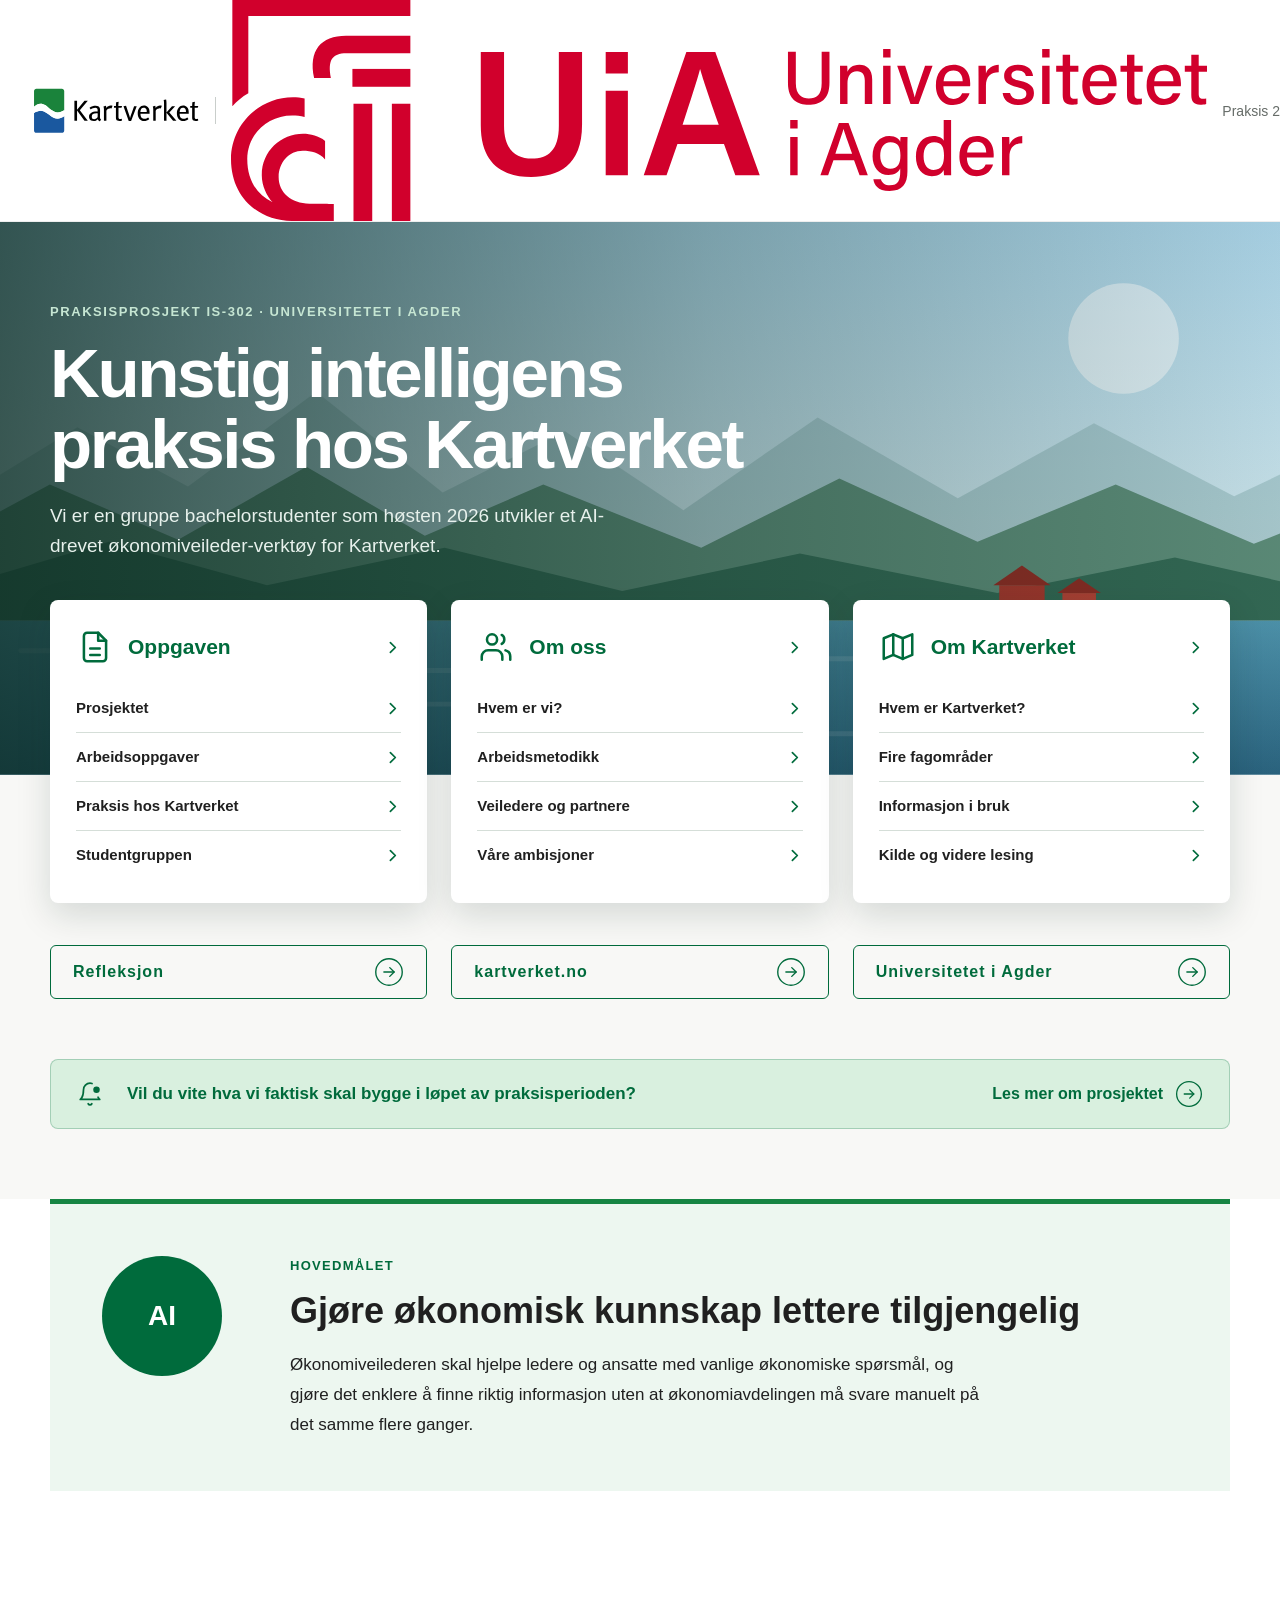
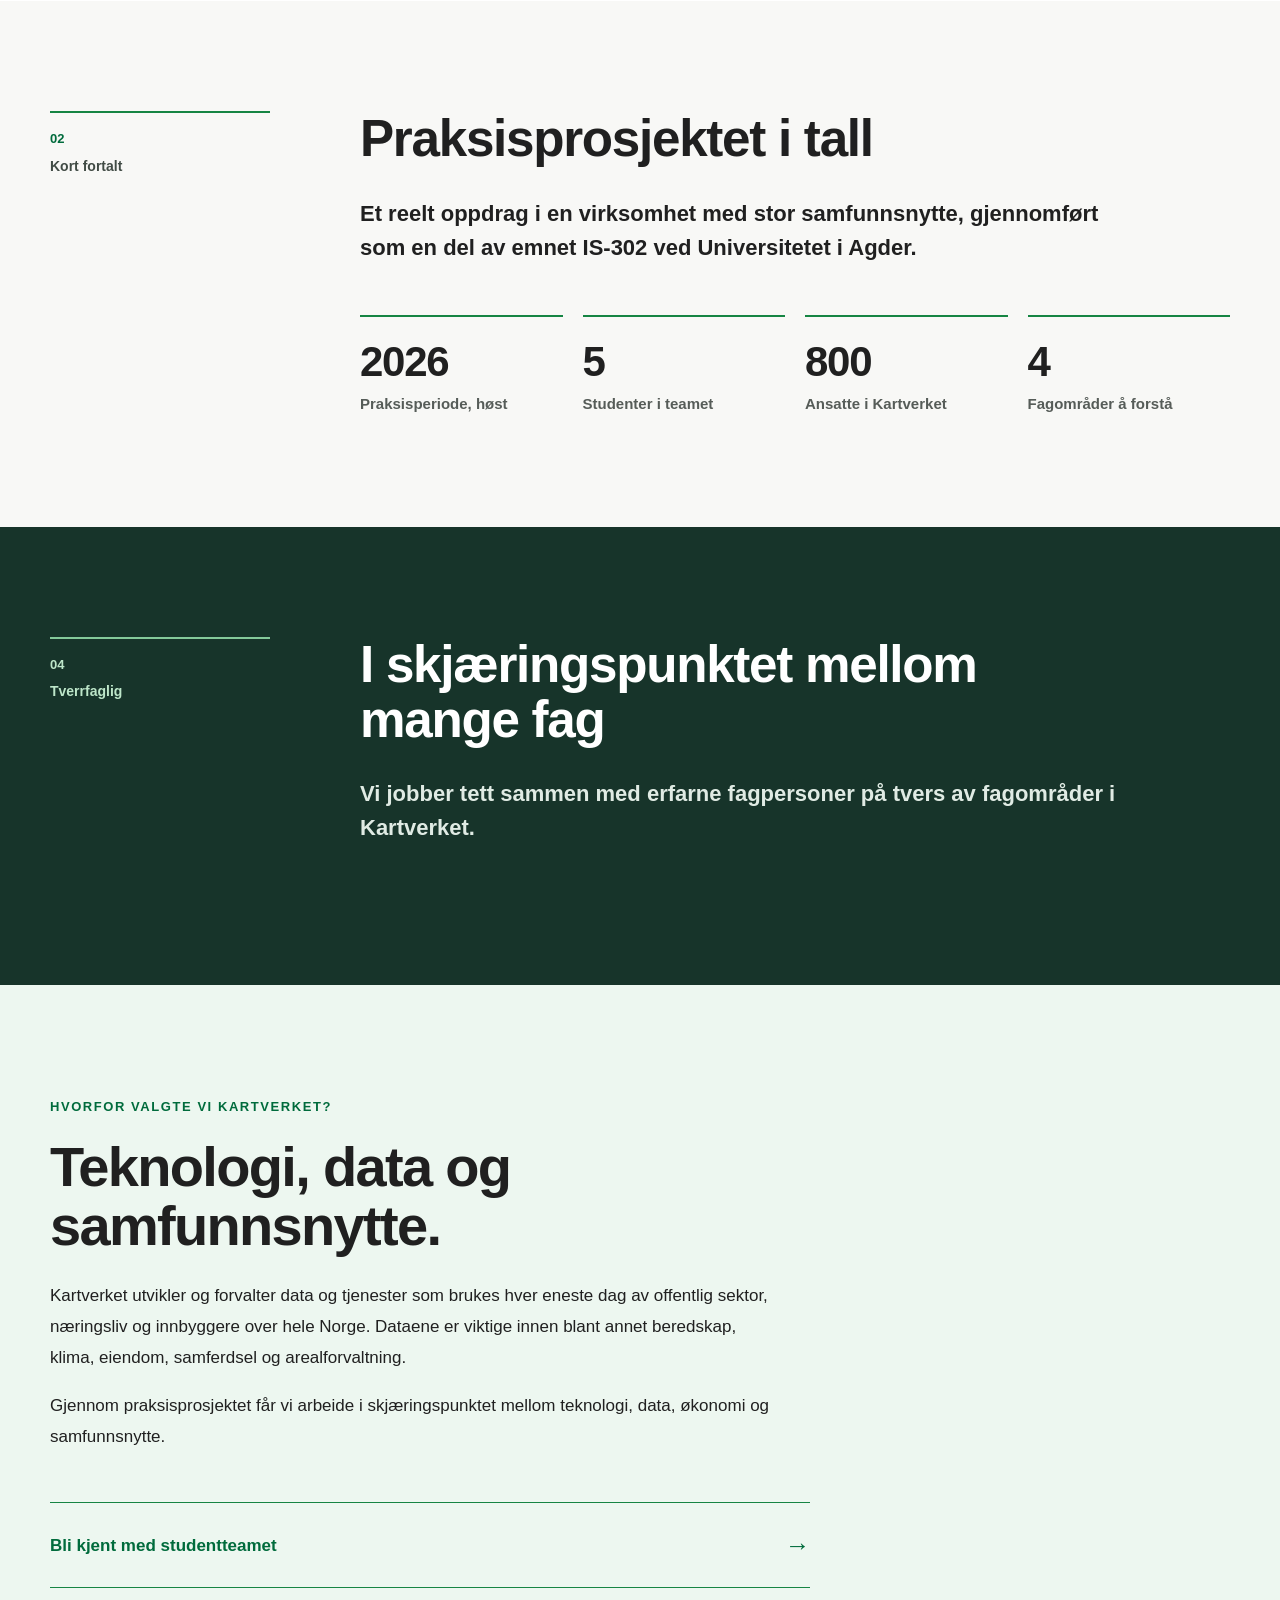
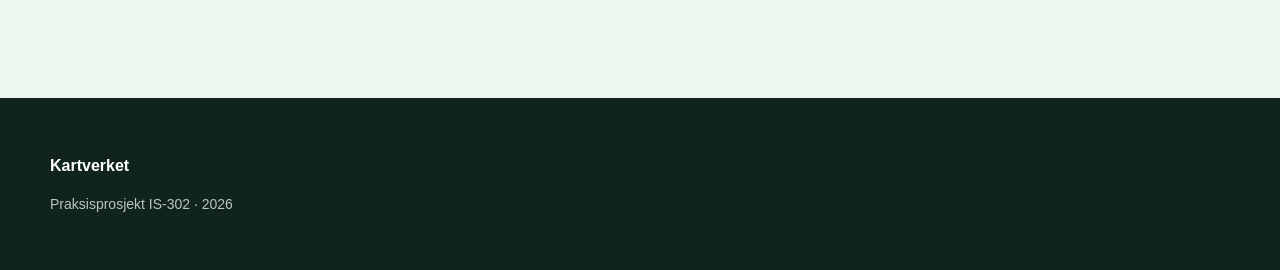
==== View/index.html @ 56bddf2f "La til UiA logo på frontpage: - La til .css brand-grouping som manglet - La til uia-logo specs i .cs" ====
<!DOCTYPE html>
<html lang="no" data-title-en="The Norwegian Mapping Authority Internship 2026 | Internship project IS-302">

<head>
    <meta charset="UTF-8">
    <meta name="viewport" content="width=device-width, initial-scale=1.0">

    <title>Kartverket Praksis 2026 | Praksisprosjekt IS-302</title>

    <meta name="description"
        content="Forsiden til praksisprosjektet IS-302 hos Kartverket våren 2026. Studentteam fra Universitetet i Agder som utvikler en AI-drevet økonomiveileder.">

    <link rel="stylesheet" href="css/global.css">
    <link rel="stylesheet" href="css/index.css">
</head>

<body>

    <!-- HEADER -->
    <header class="site-header">
        <div class="header-container">

            <a href="index.html" class="brand" aria-label="Gå til forsiden">
                <img src="../assets/images/kartverket-logo.svg" alt="Kartverket" class="kartverket-logo">
                <span class="brand-divider" aria-hidden="true"></span>
                <img src="../assets/images/uia-logo.svg" alt="Universitetet i Agder" class="uia-logo">
                <span class="brand-project" data-en="Internship 2026">Praksis 2026</span>
            </a>

            <div class="lang-switch">
                <button class="lang-button" type="button" aria-expanded="false" aria-controls="sprakmeny">
                    <span>Language</span>

                    <svg class="lang-caret" viewBox="0 0 24 24" fill="none" stroke="currentColor"
                        stroke-width="2.2" stroke-linecap="round" stroke-linejoin="round" aria-hidden="true">
                        <path d="m5 9 7 7 7-7"></path>
                    </svg>
                </button>

                <div class="lang-menu" id="sprakmeny" hidden>
                    <button type="button" data-lang="no">Norsk</button>
                    <button type="button" data-lang="en">English</button>
                </div>
            </div>

            <button class="menu-button" type="button" aria-label="Åpne meny" aria-expanded="false"
                aria-controls="hovedmeny">
                <span class="menu-text" data-en="MENU">MENY</span>

                <span class="menu-lines" aria-hidden="true">
                    <span></span>
                    <span></span>
                    <span></span>
                </span>
            </button>

        </div>
    </header>


    <main>

        <!-- HERO -->
        <section class="hero">

            <div class="hero-banner">

                <!-- Dekorativt bannerbilde: norsk kyst- og fjellandskap -->
                <svg class="hero-image" viewBox="0 0 1440 560" preserveAspectRatio="xMidYMid slice"
                    aria-hidden="true">
                    <defs>
                        <linearGradient id="sky" x1="0" y1="0" x2="0" y2="1">
                            <stop offset="0" stop-color="#a9d2e6"></stop>
                            <stop offset="1" stop-color="#e6f1ee"></stop>
                        </linearGradient>

                        <linearGradient id="sea" x1="0" y1="0" x2="0" y2="1">
                            <stop offset="0" stop-color="#4e93ac"></stop>
                            <stop offset="1" stop-color="#2b6480"></stop>
                        </linearGradient>

                        <linearGradient id="scrim" x1="0" y1="0" x2="1" y2="0">
                            <stop offset="0" stop-color="#0c2b21" stop-opacity="0.8"></stop>
                            <stop offset="0.55" stop-color="#0c2b21" stop-opacity="0.3"></stop>
                            <stop offset="1" stop-color="#0c2b21" stop-opacity="0"></stop>
                        </linearGradient>
                    </defs>

                    <rect width="1440" height="560" fill="url(#sky)"></rect>
                    <circle cx="1210" cy="118" r="56" fill="#ffffff" opacity="0.5"></circle>

                    <path
                        d="M0 300 L150 208 L262 268 L392 172 L520 274 L644 212 L764 292 L900 198 L1042 280 L1180 204 L1322 278 L1440 222 L1440 348 L0 348 Z"
                        fill="#8fb4b8" opacity="0.55"></path>

                    <path
                        d="M0 332 L122 266 L252 322 L382 248 L502 318 L622 266 L782 330 L922 260 L1062 324 L1202 266 L1342 326 L1440 288 L1440 378 L0 378 Z"
                        fill="#5c8b78"></path>

                    <path
                        d="M0 378 L182 324 L342 368 L522 330 L702 374 L882 336 L1082 376 L1262 340 L1440 380 L1440 404 L0 404 Z"
                        fill="#336854"></path>

                    <rect y="404" width="1440" height="156" fill="url(#sea)"></rect>

                    <g fill="#ffffff" opacity="0.13">
                        <rect x="90" y="432" width="240" height="5" rx="2.5"></rect>
                        <rect x="420" y="452" width="180" height="5" rx="2.5"></rect>
                        <rect x="250" y="486" width="300" height="5" rx="2.5"></rect>
                        <rect x="760" y="440" width="210" height="5" rx="2.5"></rect>
                        <rect x="980" y="474" width="260" height="5" rx="2.5"></rect>
                        <rect x="640" y="516" width="330" height="5" rx="2.5"></rect>
                    </g>

                    <!-- Sjøhus -->
                    <g>
                        <rect x="1084" y="368" width="46" height="32" fill="#a8362c"></rect>
                        <path d="M1078 368 L1107 348 L1136 368 Z" fill="#8d2b23"></path>
                        <rect x="1148" y="376" width="34" height="24" fill="#b84135"></rect>
                        <path d="M1143 376 L1165 361 L1187 376 Z" fill="#8d2b23"></path>
                    </g>

                    <rect width="1440" height="560" fill="url(#scrim)"></rect>
                </svg>

                <div class="content-container hero-content">

                    <p class="eyebrow" data-en="Internship project IS-302 · University of Agder">
                        Praksisprosjekt IS-302 · Universitetet i Agder</p>

                    <h1 data-en="Artificial intelligence internship at The Norwegian Mapping Authority">
                        Kunstig intelligens praksis hos Kartverket
                    </h1>

                    <p class="hero-intro"
                        data-en="We are a group of bachelor students developing an AI-powered financial advisor tool for The Norwegian Mapping Authority during autumn of 2026.">
                        Vi er en gruppe bachelorstudenter som høsten 2026 utvikler et
                        AI-drevet økonomiveileder-verktøy for Kartverket.
                    </p>

                </div>
            </div>


            <div class="hero-lower">
                <div class="content-container">

                    <div class="hero-cards">

                        <article class="hero-card">
                            <a href="oppgavebeskrivelse.html" class="hero-card-title">
                                <svg class="icon" viewBox="0 0 24 24" fill="none" stroke="currentColor"
                                    stroke-width="1.6" stroke-linecap="round" stroke-linejoin="round"
                                    aria-hidden="true">
                                    <path d="M14 3H7a2 2 0 0 0-2 2v14a2 2 0 0 0 2 2h10a2 2 0 0 0 2-2V8z"></path>
                                    <path d="M14 3v5h5"></path>
                                    <path d="M9 13h6M9 17h6"></path>
                                </svg>

                                <span data-en="The assignment">Oppgaven</span>

                                <svg class="chevron" viewBox="0 0 24 24" fill="none" stroke="currentColor"
                                    stroke-width="2.4" stroke-linecap="round" stroke-linejoin="round"
                                    aria-hidden="true">
                                    <path d="m9 5 7 7-7 7"></path>
                                </svg>
                            </a>

                            <nav class="hero-card-links" aria-label="Snarveier i oppgavebeskrivelsen">
                                <a href="oppgavebeskrivelse.html#prosjektet" data-en="The project">
                                    Prosjektet
                                    <svg class="chevron" viewBox="0 0 24 24" fill="none" stroke="currentColor"
                                        stroke-width="2.4" stroke-linecap="round" stroke-linejoin="round"
                                        aria-hidden="true">
                                        <path d="m9 5 7 7-7 7"></path>
                                    </svg>
                                </a>

                                <a href="oppgavebeskrivelse.html#arbeidsoppgaver" data-en="Tasks">
                                    Arbeidsoppgaver
                                    <svg class="chevron" viewBox="0 0 24 24" fill="none" stroke="currentColor"
                                        stroke-width="2.4" stroke-linecap="round" stroke-linejoin="round"
                                        aria-hidden="true">
                                        <path d="m9 5 7 7-7 7"></path>
                                    </svg>
                                </a>

                                <a href="oppgavebeskrivelse.html#praksis" data-en="Internship at The Norwegian Mapping Authority">
                                    Praksis hos Kartverket
                                    <svg class="chevron" viewBox="0 0 24 24" fill="none" stroke="currentColor"
                                        stroke-width="2.4" stroke-linecap="round" stroke-linejoin="round"
                                        aria-hidden="true">
                                        <path d="m9 5 7 7-7 7"></path>
                                    </svg>
                                </a>

                                <a href="oppgavebeskrivelse.html#studentgruppen" data-en="The student group">
                                    Studentgruppen
                                    <svg class="chevron" viewBox="0 0 24 24" fill="none" stroke="currentColor"
                                        stroke-width="2.4" stroke-linecap="round" stroke-linejoin="round"
                                        aria-hidden="true">
                                        <path d="m9 5 7 7-7 7"></path>
                                    </svg>
                                </a>
                            </nav>
                        </article>

                        <article class="hero-card">
                            <a href="om-oss.html" class="hero-card-title">
                                <svg class="icon" viewBox="0 0 24 24" fill="none" stroke="currentColor"
                                    stroke-width="1.6" stroke-linecap="round" stroke-linejoin="round"
                                    aria-hidden="true">
                                    <path d="M16 20v-2a4 4 0 0 0-4-4H7a4 4 0 0 0-4 4v2"></path>
                                    <circle cx="9.5" cy="7.2" r="3.2"></circle>
                                    <path d="M21 20v-2a4 4 0 0 0-3-3.87"></path>
                                    <path d="M15.6 4.4a3.2 3.2 0 0 1 0 5.6"></path>
                                </svg>

                                <span data-en="About us">Om oss</span>

                                <svg class="chevron" viewBox="0 0 24 24" fill="none" stroke="currentColor"
                                    stroke-width="2.4" stroke-linecap="round" stroke-linejoin="round"
                                    aria-hidden="true">
                                    <path d="m9 5 7 7-7 7"></path>
                                </svg>
                            </a>

                            <nav class="hero-card-links" aria-label="Snarveier om studentteamet">
                                <a href="om-oss.html#gruppen" data-en="Who are we?">
                                    Hvem er vi?
                                    <svg class="chevron" viewBox="0 0 24 24" fill="none" stroke="currentColor"
                                        stroke-width="2.4" stroke-linecap="round" stroke-linejoin="round"
                                        aria-hidden="true">
                                        <path d="m9 5 7 7-7 7"></path>
                                    </svg>
                                </a>

                                <a href="om-oss.html#metodikk" data-en="Working methods">
                                    Arbeidsmetodikk
                                    <svg class="chevron" viewBox="0 0 24 24" fill="none" stroke="currentColor"
                                        stroke-width="2.4" stroke-linecap="round" stroke-linejoin="round"
                                        aria-hidden="true">
                                        <path d="m9 5 7 7-7 7"></path>
                                    </svg>
                                </a>

                                <a href="om-oss.html#veiledning" data-en="Supervisors and partners">
                                    Veiledere og partnere
                                    <svg class="chevron" viewBox="0 0 24 24" fill="none" stroke="currentColor"
                                        stroke-width="2.4" stroke-linecap="round" stroke-linejoin="round"
                                        aria-hidden="true">
                                        <path d="m9 5 7 7-7 7"></path>
                                    </svg>
                                </a>

                                <a href="om-oss.html#ambisjoner" data-en="Our ambitions">
                                    Våre ambisjoner
                                    <svg class="chevron" viewBox="0 0 24 24" fill="none" stroke="currentColor"
                                        stroke-width="2.4" stroke-linecap="round" stroke-linejoin="round"
                                        aria-hidden="true">
                                        <path d="m9 5 7 7-7 7"></path>
                                    </svg>
                                </a>
                            </nav>
                        </article>

                        <article class="hero-card">
                            <a href="omkartverket.html" class="hero-card-title">
                                <svg class="icon" viewBox="0 0 24 24" fill="none" stroke="currentColor"
                                    stroke-width="1.6" stroke-linecap="round" stroke-linejoin="round"
                                    aria-hidden="true">
                                    <path d="M9 4 3 6.5v13L9 17l6 2.5 6-2.5v-13L15 6.5 9 4z"></path>
                                    <path d="M9 4v13M15 6.5v13"></path>
                                </svg>

                                <span data-en="About The Norwegian Mapping Authority">Om Kartverket</span>

                                <svg class="chevron" viewBox="0 0 24 24" fill="none" stroke="currentColor"
                                    stroke-width="2.4" stroke-linecap="round" stroke-linejoin="round"
                                    aria-hidden="true">
                                    <path d="m9 5 7 7-7 7"></path>
                                </svg>
                            </a>

                            <nav class="hero-card-links" aria-label="Snarveier om Kartverket">
                                <a href="omkartverket.html#hvem" data-en="Who is The Norwegian Mapping Authority?">
                                    Hvem er Kartverket?
                                    <svg class="chevron" viewBox="0 0 24 24" fill="none" stroke="currentColor"
                                        stroke-width="2.4" stroke-linecap="round" stroke-linejoin="round"
                                        aria-hidden="true">
                                        <path d="m9 5 7 7-7 7"></path>
                                    </svg>
                                </a>

                                <a href="omkartverket.html#fagomrader" data-en="Four areas of expertise">
                                    Fire fagområder
                                    <svg class="chevron" viewBox="0 0 24 24" fill="none" stroke="currentColor"
                                        stroke-width="2.4" stroke-linecap="round" stroke-linejoin="round"
                                        aria-hidden="true">
                                        <path d="m9 5 7 7-7 7"></path>
                                    </svg>
                                </a>

                                <a href="omkartverket.html#informasjon-i-bruk" data-en="Information in use">
                                    Informasjon i bruk
                                    <svg class="chevron" viewBox="0 0 24 24" fill="none" stroke="currentColor"
                                        stroke-width="2.4" stroke-linecap="round" stroke-linejoin="round"
                                        aria-hidden="true">
                                        <path d="m9 5 7 7-7 7"></path>
                                    </svg>
                                </a>

                                <a href="omkartverket.html#kontakt" data-en="Sources and further reading">
                                    Kilde og videre lesing
                                    <svg class="chevron" viewBox="0 0 24 24" fill="none" stroke="currentColor"
                                        stroke-width="2.4" stroke-linecap="round" stroke-linejoin="round"
                                        aria-hidden="true">
                                        <path d="m9 5 7 7-7 7"></path>
                                    </svg>
                                </a>
                            </nav>
                        </article>

                    </div>

                    <div class="hero-links">

                        <a href="refleksjoner.html" class="button">
                            <span data-en="Reflections">Refleksjon</span>

                            <svg class="arrow" viewBox="0 0 24 24" fill="none" stroke="currentColor"
                                stroke-width="1.1" stroke-linecap="round" stroke-linejoin="round"
                                aria-hidden="true">
                                <circle cx="12" cy="12" r="10.6"></circle>
                                <path d="M7.9 12h8.2"></path>
                                <path d="M12.6 8.5 16.1 12l-3.5 3.5"></path>
                            </svg>
                        </a>

                        <a href="https://www.kartverket.no/" class="button" target="_blank"
                            rel="noopener noreferrer">
                            <span>kartverket.no</span>

                            <svg class="arrow" viewBox="0 0 24 24" fill="none" stroke="currentColor"
                                stroke-width="1.1" stroke-linecap="round" stroke-linejoin="round"
                                aria-hidden="true">
                                <circle cx="12" cy="12" r="10.6"></circle>
                                <path d="M7.9 12h8.2"></path>
                                <path d="M12.6 8.5 16.1 12l-3.5 3.5"></path>
                            </svg>
                        </a>

                        <a href="https://www.uia.no/" class="button" target="_blank"
                            rel="noopener noreferrer">
                            <span data-en="University of Agder">Universitetet i Agder</span>

                            <svg class="arrow" viewBox="0 0 24 24" fill="none" stroke="currentColor"
                                stroke-width="1.1" stroke-linecap="round" stroke-linejoin="round"
                                aria-hidden="true">
                                <circle cx="12" cy="12" r="10.6"></circle>
                                <path d="M7.9 12h8.2"></path>
                                <path d="M12.6 8.5 16.1 12l-3.5 3.5"></path>
                            </svg>
                        </a>

                    </div>

                </div>
            </div>

        </section>


        <!-- CTA-BANNER -->
        <section class="cta-banner">
            <div class="content-container">

                <a href="oppgavebeskrivelse.html" class="cta-card">

                    <svg class="cta-icon" viewBox="0 0 24 24" fill="none" stroke="currentColor"
                        stroke-width="1.6" stroke-linecap="round" stroke-linejoin="round" aria-hidden="true">
                        <path d="M19.4 14.9C20.2 16.4 21 17 21 17H3s3-2 3-9c0-3.3 2.7-6 6-6 .7 0 1.3.1 1.9.3"></path>
                        <path d="M10.3 21a1.94 1.94 0 0 0 3.4 0"></path>
                        <circle cx="18" cy="8" r="3" fill="currentColor" stroke="none"></circle>
                    </svg>

                    <p data-en="Curious about what we are actually going to build during the internship?">Vil du vite hva vi faktisk skal bygge i løpet av praksisperioden?</p>

                    <span class="cta-link">
                        <span data-en="Read more about the project">Les mer om prosjektet</span>

                        <svg class="arrow" viewBox="0 0 24 24" fill="none" stroke="currentColor"
                            stroke-width="1.1" stroke-linecap="round" stroke-linejoin="round" aria-hidden="true">
                            <circle cx="12" cy="12" r="10.6"></circle>
                            <path d="M7.9 12h8.2"></path>
                            <path d="M12.6 8.5 16.1 12l-3.5 3.5"></path>
                        </svg>
                    </span>

                </a>

            </div>
        </section>

        <!-- HIGHLIGHT -->
        <section class="highlight-section">
            <div class="content-container">

                <div class="highlight-box">

                    <div class="highlight-number">
                        AI
                    </div>

                    <div class="highlight-content">
                        <p class="small-heading" data-en="The main goal">Hovedmålet</p>

                        <h2 data-en="Making financial knowledge easier to access">
                            Gjøre økonomisk kunnskap lettere tilgjengelig
                        </h2>

                        <p data-en="The financial adviser will help managers and employees with common financial questions, and make it easier for the financial department to find the right information without them needing to ask the same things manually repeatedly.">
                            Økonomiveilederen skal hjelpe ledere og ansatte med vanlige økonomiske
                            spørsmål, og gjøre det enklere å finne riktig informasjon uten at
                            økonomiavdelingen må svare manuelt på det samme flere ganger.
                        </p>
                    </div>

                </div>
            </div>
        </section>


        <!-- SEKSJON 02: NØKKELTALL -->
        <section class="section section-soft">
            <div class="content-container two-column">

                <div class="section-label">
                    <span>02</span>
                    <p data-en="Briefly explained">Kort fortalt</p>
                </div>

                <div class="section-content">

                    <h2 data-en="The internship project in numbers">Praksisprosjektet i tall</h2>

                    <p class="lead" data-en="A real assignment in an organisation of great public value, carried out as part of the IS-302 course at the University of Agder.">
                        Et reelt oppdrag i en virksomhet med stor samfunnsnytte, gjennomført
                        som en del av emnet IS-302 ved Universitetet i Agder.
                    </p>

                    <div class="fact-grid">

                        <div class="fact">
                            <strong>2026</strong>
                            <span data-en="Internship period, autumn">Praksisperiode, høst</span>
                        </div>

                        <div class="fact">
                            <strong>5</strong>
                            <span data-en="Students in the team">Studenter i teamet</span>
                        </div>

                        <div class="fact">
                            <strong>800</strong>
                            <span data-en="Employees at The Norwegian Mapping Authority">Ansatte i Kartverket</span>
                        </div>

                        <div class="fact">
                            <strong>4</strong>
                            <span data-en="Areas of expertise to understand">Fagområder å forstå</span>
                        </div>

                    </div>

                </div>
            </div>
        </section>

        <!-- SEKSJON 04: FAGOMRÅDER -->
        <section class="section dark-section">
            <div class="content-container two-column">

                <div class="section-label dark-label">
                    <span>04</span>
                    <p data-en="Interdisciplinary">Tverrfaglig</p>
                </div>

                <div class="section-content">

                    <h2 data-en="At the intersection of many disciplines">I skjæringspunktet mellom mange fag</h2>

                    <p class="lead" data-en="We work closely with experienced professionals across areas of expertise at The Norwegian Mapping Authority.">
                        Vi jobber tett sammen med erfarne fagpersoner på tvers av fagområder
                        i Kartverket.
                    </p>

                </div>
            </div>
        </section>

        <!-- AVSLUTNING -->
        <section class="why-section">
            <div class="content-container">

                <p class="eyebrow" data-en="Why did we choose The Norwegian Mapping Authority?">Hvorfor valgte vi Kartverket?</p>

                <h2 data-en="Technology, data and public value.">
                    Teknologi, data og samfunnsnytte.
                </h2>

                <p data-en="The Norwegian Mapping Authority develops and manages data and services used every single day by the public sector, businesses and residents across Norway. The data matters for emergency preparedness, climate, property, transport and land management, among other things.">
                    Kartverket utvikler og forvalter data og tjenester som brukes hver eneste dag
                    av offentlig sektor, næringsliv og innbyggere over hele Norge. Dataene er
                    viktige innen blant annet beredskap, klima, eiendom, samferdsel og
                    arealforvaltning.
                </p>

                <p data-en="Through the internship project we get to work at the intersection of technology, data, finance and public value.">
                    Gjennom praksisprosjektet får vi arbeide i skjæringspunktet mellom teknologi,
                    data, økonomi og samfunnsnytte.
                </p>

                <a href="om-oss.html" class="back-link">
                    <span data-en="Get to know the student team">Bli kjent med studentteamet</span>
                    <span class="arrow" aria-hidden="true">→</span>
                </a>

            </div>
        </section>

    </main>

    <!-- FOOTER -->
    <footer>
        <div class="content-container footer-content">

            <div>
                <p class="footer-brand">Kartverket</p>
                <p data-en="Internship project IS-302 · 2026">Praksisprosjekt IS-302 · 2026</p>
            </div>

        </div>
    </footer>

    <!-- MENYPANEL -->
    <div class="menu-overlay" hidden></div>

    <div class="menu-panel" id="hovedmeny" role="dialog" aria-modal="true" aria-label="Hovedmeny" hidden>

        <button class="menu-close" type="button" aria-label="Lukk meny">
            <svg viewBox="0 0 24 24" fill="none" stroke="currentColor" stroke-width="2.6"
                stroke-linecap="round" aria-hidden="true">
                <path d="M6 6l12 12M18 6L6 18"></path>
            </svg>
        </button>

        <nav class="menu-primary" aria-label="Hovedsider">

            <a href="index.html" aria-current="page">
                <svg class="icon" viewBox="0 0 24 24" fill="none" stroke="currentColor" stroke-width="1.6"
                    stroke-linecap="round" stroke-linejoin="round" aria-hidden="true">
                    <path d="m3 9 9-7 9 7v11a2 2 0 0 1-2 2H5a2 2 0 0 1-2-2z"></path>
                    <polyline points="9 22 9 12 15 12 15 22"></polyline>
                </svg>

                <span data-en="Home">Hjem</span>

                <svg class="chevron" viewBox="0 0 24 24" fill="none" stroke="currentColor" stroke-width="2.4"
                    stroke-linecap="round" stroke-linejoin="round" aria-hidden="true">
                    <path d="m9 5 7 7-7 7"></path>
                </svg>
            </a>

            <a href="oppgavebeskrivelse.html">
                <svg class="icon" viewBox="0 0 24 24" fill="none" stroke="currentColor" stroke-width="1.6"
                    stroke-linecap="round" stroke-linejoin="round" aria-hidden="true">
                    <path d="M14 3H7a2 2 0 0 0-2 2v14a2 2 0 0 0 2 2h10a2 2 0 0 0 2-2V8z"></path>
                    <path d="M14 3v5h5"></path>
                    <path d="M9 13h6M9 17h6"></path>
                </svg>

                <span data-en="The assignment">Oppgaven</span>

                <svg class="chevron" viewBox="0 0 24 24" fill="none" stroke="currentColor" stroke-width="2.4"
                    stroke-linecap="round" stroke-linejoin="round" aria-hidden="true">
                    <path d="m9 5 7 7-7 7"></path>
                </svg>
            </a>

            <a href="om-oss.html">
                <svg class="icon" viewBox="0 0 24 24" fill="none" stroke="currentColor" stroke-width="1.6"
                    stroke-linecap="round" stroke-linejoin="round" aria-hidden="true">
                    <path d="M16 20v-2a4 4 0 0 0-4-4H7a4 4 0 0 0-4 4v2"></path>
                    <circle cx="9.5" cy="7.2" r="3.2"></circle>
                    <path d="M21 20v-2a4 4 0 0 0-3-3.87"></path>
                    <path d="M15.6 4.4a3.2 3.2 0 0 1 0 5.6"></path>
                </svg>

                <span data-en="About us">Om oss</span>

                <svg class="chevron" viewBox="0 0 24 24" fill="none" stroke="currentColor" stroke-width="2.4"
                    stroke-linecap="round" stroke-linejoin="round" aria-hidden="true">
                    <path d="m9 5 7 7-7 7"></path>
                </svg>
            </a>

            <a href="omkartverket.html">
                <svg class="icon" viewBox="0 0 24 24" fill="none" stroke="currentColor" stroke-width="1.6"
                    stroke-linecap="round" stroke-linejoin="round" aria-hidden="true">
                    <path d="M9 4 3 6.5v13L9 17l6 2.5 6-2.5v-13L15 6.5 9 4z"></path>
                    <path d="M9 4v13M15 6.5v13"></path>
                </svg>

                <span data-en="About Kartverket">Om Kartverket</span>

                <svg class="chevron" viewBox="0 0 24 24" fill="none" stroke="currentColor" stroke-width="2.4"
                    stroke-linecap="round" stroke-linejoin="round" aria-hidden="true">
                    <path d="m9 5 7 7-7 7"></path>
                </svg>
            </a>

            <a href="prosjektdagbok.html">
                <svg class="icon" viewBox="0 0 24 24" fill="none" stroke="currentColor" stroke-width="1.6"
                    stroke-linecap="round" stroke-linejoin="round" aria-hidden="true">
                    <path d="M4 19.5v-15A2.5 2.5 0 0 1 6.5 2H20v20H6.5a2.5 2.5 0 0 1-2.5-2.5Z"></path>
                    <path d="M8 7h8M8 11h8M8 15h5"></path>
                </svg>

                <span data-en="Project diary">Prosjektdagbok</span>

                <svg class="chevron" viewBox="0 0 24 24" fill="none" stroke="currentColor" stroke-width="2.4"
                    stroke-linecap="round" stroke-linejoin="round" aria-hidden="true">
                    <path d="m9 5 7 7-7 7"></path>
                </svg>
            </a>

            <div class="status-menu">

                <button class="status-menu-button" type="button" aria-expanded="false">
                    <svg class="icon" viewBox="0 0 24 24" fill="none" stroke="currentColor" stroke-width="1.6"
                        stroke-linecap="round" stroke-linejoin="round" aria-hidden="true">
                        <path d="M18 20V10M12 20V4M6 20v-6"></path>
                    </svg>

                    <span data-en="Status">Status</span>

                    <svg class="chevron status-chevron" viewBox="0 0 24 24" fill="none" stroke="currentColor"
                        stroke-width="2.4" stroke-linecap="round" stroke-linejoin="round" aria-hidden="true">
                        <path d="m9 5 7 7-7 7"></path>
                    </svg>
                </button>

                <div class="status-submenu" hidden>

                    <a href="status1.html">
                        <span>Status 1</span>

                        <svg class="chevron" viewBox="0 0 24 24" fill="none" stroke="currentColor" stroke-width="2.4"
                            stroke-linecap="round" stroke-linejoin="round" aria-hidden="true">
                            <path d="m9 5 7 7-7 7"></path>
                        </svg>
                    </a>

                    <a href="status2.html">
                        <span>Status 2</span>

                        <svg class="chevron" viewBox="0 0 24 24" fill="none" stroke="currentColor" stroke-width="2.4"
                            stroke-linecap="round" stroke-linejoin="round" aria-hidden="true">
                            <path d="m9 5 7 7-7 7"></path>
                        </svg>
                    </a>

                </div>

            </div>

            <a href="refleksjoner.html">
                <svg class="icon" viewBox="0 0 24 24" fill="none" stroke="currentColor" stroke-width="1.6"
                    stroke-linecap="round" stroke-linejoin="round" aria-hidden="true">
                    <path d="M15 14c.2-1 .7-1.7 1.5-2.5 1-1 1.5-2.2 1.5-3.5A6 6 0 0 0 6 8c0 1.3.5 2.5 1.5 3.5.8.8 1.3 1.5 1.5 2.5"></path>
                    <path d="M9 18h6M10 22h4"></path>
                </svg>

                <span data-en="Reflections">Refleksjon</span>

                <svg class="chevron" viewBox="0 0 24 24" fill="none" stroke="currentColor" stroke-width="2.4"
                    stroke-linecap="round" stroke-linejoin="round" aria-hidden="true">
                    <path d="m9 5 7 7-7 7"></path>
                </svg>
            </a>

        </nav>

        <nav class="menu-secondary" aria-label="Eksterne lenker">

            <a href="https://www.kartverket.no/" class="is-highlighted" target="_blank"
                rel="noopener noreferrer">
                kartverket.no
                <svg class="chevron" viewBox="0 0 24 24" fill="none" stroke="currentColor" stroke-width="2.4"
                    stroke-linecap="round" stroke-linejoin="round" aria-hidden="true">
                    <path d="m9 5 7 7-7 7"></path>
                </svg>
            </a>

        </nav>

    </div>


    <script src="js/site.js"></script>

</body>

</html>
---- View/css/global.css ----
/* ==================================================
   GLOBAL: FELLES GRUNNSTIL FOR HELE NETTSTEDET

   Denne filen inneholder alt som skal se likt ut på
   alle sidene: variabler, typografi, header med
   språkvelger, menypanelet og bunnteksten.

   Sidespesifikk stil ligger i css/<side>.css og
   lastes etter denne filen.
================================================== */

* {
    box-sizing: border-box;
    margin: 0;
    padding: 0;
}

:root {
    --green-dark: #006b3c;
    --green: #168543;
    --green-light: #d9f0df;
    --green-lighter: #edf7f0;

    --text: #202020;
    --text-secondary: #565c58;

    --border: #d5ded8;

    --white: #ffffff;
    --off-white: #f8f8f6;

    --dark: #17342a;
}

html {
    scroll-behavior: smooth;
}

body {
    font-family:
        -apple-system,
        BlinkMacSystemFont,
        "Segoe UI",
        Arial,
        Helvetica,
        sans-serif;

    color: var(--text);
    background: var(--white);

    line-height: 1.6;

    -webkit-font-smoothing: antialiased;
}

a {
    color: inherit;
}

img {
    max-width: 100%;
}

.content-container {
    width: min(1180px, calc(100% - 48px));
    margin: 0 auto;
}


/* ==================================================
   HEADER
================================================== */

.site-header {
    min-height: 96px;
    display: flex;
    align-items: center;
    background: var(--white);
    border-bottom: 1px solid #eeeeee;
    position: relative;
    z-index: 20;
}

.header-container {
    width: min(1440px, calc(100% - 64px));
    margin: 0 auto;
    display: flex;
    align-items: center;
    gap: 30px;
}

.brand {
    display: flex;
    align-items: center;
    gap: 15px;
    flex-shrink: 0;
    text-decoration: none;
}

.kartverket-logo {
    display: block;
    width: 168px;
    height: auto;
}

.brand-divider {
    width: 1px;
    height: 27px;
    background: #c9cecb;
}

.brand-project {
    color: #666c68;
    font-size: 14px;
    font-weight: 500;
    white-space: nowrap;
}


/* ==================================================
   SPRÅKVELGER
================================================== */

.lang-switch {
    position: relative;
    margin-left: auto;
}

.lang-button {
    padding: 10px 4px;
    display: flex;
    align-items: center;
    gap: 8px;
    border: 0;
    color: #505651;
    background: transparent;
    font-family: inherit;
    font-size: 15px;
    cursor: pointer;
    transition: color 150ms ease;
}

.lang-button:hover {
    color: var(--green-dark);
}

.lang-caret {
    width: 14px;
    height: 14px;
    transition: transform 150ms ease;
}

.lang-button[aria-expanded="true"] .lang-caret {
    transform: rotate(180deg);
}

.lang-menu {
    position: absolute;
    top: calc(100% + 10px);
    right: 0;
    z-index: 30;
    min-width: 160px;
    padding: 6px;
    border: 1px solid var(--border);
    border-radius: 6px;
    background: var(--white);
    box-shadow: 0 10px 26px rgba(12, 43, 33, 0.15);
}

.lang-menu button {
    width: 100%;
    padding: 11px 12px;
    display: block;
    border: 0;
    border-radius: 4px;
    color: var(--text);
    background: transparent;
    font-family: inherit;
    font-size: 15px;
    font-weight: 600;
    text-align: left;
    cursor: pointer;
    transition: background-color 150ms ease, color 150ms ease;
}

.lang-menu button:hover {
    color: var(--green-dark);
    background: var(--green-lighter);
}

.lang-menu button[aria-current="true"] {
    color: var(--green-dark);
}


/* ==================================================
   MENYKNAPP
================================================== */

.menu-button {
    margin-left: 22px;
    display: flex;
    align-items: center;
    gap: 12px;
    padding: 8px;
    border: 0;
    color: var(--green-dark);
    background: transparent;
    cursor: pointer;
}

.menu-text {
    font-size: 15px;
    font-weight: 600;
    letter-spacing: 0.06em;
}

.menu-lines {
    width: 36px;
    display: flex;
    flex-direction: column;
    gap: 5px;
}

.menu-lines span {
    display: block;
    width: 100%;
    height: 4px;
    background: var(--green-dark);
}


/* ==================================================
   MENYPANEL
================================================== */

.menu-overlay {
    position: fixed;
    inset: 0;
    z-index: 40;
    background: rgba(12, 43, 33, 0.45);
    opacity: 0;
    visibility: hidden;
    transition: opacity 220ms ease, visibility 220ms ease;
}

.menu-overlay.is-open {
    opacity: 1;
    visibility: visible;
}

.menu-panel {
    position: fixed;
    top: 0;
    right: 0;
    z-index: 50;
    width: min(420px, 100%);
    height: 100%;
    padding: 22px 30px 45px;
    overflow-y: auto;
    background: var(--white);
    box-shadow: -8px 0 34px rgba(12, 43, 33, 0.2);
    transform: translateX(100%);
    transition: transform 250ms ease;
}

.menu-panel.is-open {
    transform: translateX(0);
}

.menu-close {
    margin: 0 -6px 20px auto;
    display: block;
    width: 46px;
    height: 46px;
    padding: 9px;
    border: 0;
    color: var(--green-dark);
    background: transparent;
    cursor: pointer;
}

.menu-close svg {
    display: block;
    width: 100%;
    height: 100%;
}

.chevron {
    flex-shrink: 0;
    width: 17px;
    height: 17px;
    color: var(--green-dark);
    transition: transform 150ms ease;
}

.menu-panel .chevron {
    color: currentColor;
}

.menu-primary a,
.status-menu-button {
    width: 100%;
    padding: 15px 0;
    display: flex;
    align-items: center;
    gap: 20px;
    border: 0;
    color: var(--text);
    background: transparent;
    font-family: inherit;
    font-size: 17px;
    font-weight: 700;
    text-decoration: none;
    text-align: left;
    cursor: pointer;
    transition: color 150ms ease;
}

.menu-primary a:hover,
.menu-primary a[aria-current="page"],
.status-menu-button:hover,
.status-menu-button[aria-expanded="true"] {
    color: var(--green-dark);
}

.menu-primary .icon,
.status-menu-button .icon {
    flex-shrink: 0;
    width: 40px;
    height: 40px;
    color: var(--green-dark);
}

.menu-primary a > span,
.status-menu-button > span {
    margin-right: auto;
}

.menu-secondary {
    margin-top: 20px;
    border-top: 1px solid var(--border);
}

.menu-secondary > a {
    padding: 16px 2px;
    display: flex;
    align-items: center;
    justify-content: space-between;
    gap: 14px;
    border-bottom: 1px solid var(--border);
    color: var(--text);
    font-size: 16px;
    font-weight: 700;
    text-decoration: none;
    transition: color 150ms ease;
}

.menu-secondary > a:hover,
.menu-secondary > a.is-highlighted,
.menu-secondary > a[aria-current="page"] {
    color: var(--green-dark);
}

.menu-panel a:hover .chevron {
    transform: translateX(4px);
}

.status-menu-button:hover .status-chevron {
    transform: none;
}

.status-menu-button[aria-expanded="true"] .status-chevron,
.status-menu-button[aria-expanded="true"]:hover .status-chevron {
    transform: rotate(90deg);
}

.menu-footer {
    margin-top: 32px;
}

.menu-footer a {
    color: var(--text);
    font-size: 16px;
    text-decoration: none;
}

.menu-footer a:hover,
.menu-footer a[aria-current="page"] {
    color: var(--green-dark);
}

body.has-open-menu {
    overflow: hidden;
}


/* ==================================================
   STATUS UNDERMENY
================================================== */

.status-menu {
    border-bottom: 0;
}

.status-chevron {
    flex-shrink: 0;
    width: 17px;
    height: 17px;
    color: var(--green-dark);
    transition: transform 150ms ease;
}

.status-submenu {
    padding: 0 0 8px 60px;
}

.status-submenu a {
    padding: 10px 0;
    display: flex;
    align-items: center;
    justify-content: space-between;
    gap: 14px;
    border-bottom: 0;
    color: var(--text-secondary);
    font-size: 15px;
    font-weight: 600;
    text-decoration: none;
}

.status-submenu a:hover,
.status-submenu a[aria-current="page"] {
    color: var(--green-dark);
}

.status-submenu a .chevron {
    width: 15px;
    height: 15px;
}


/* ==================================================
   FOOTER
================================================== */

footer {
    padding: 55px 0;
    color: var(--white);
    background: #10241d;
}

.footer-content {
    display: flex;
    justify-content: space-between;
    align-items: flex-end;
    gap: 40px;
}

.footer-brand {
    font-weight: 700;
}

.footer-brand + p {
    margin-top: 14px;
    color: #b9c6c0;
    font-size: 14px;
}

.footer-right {
    display: flex;
    flex-wrap: wrap;
    gap: 28px;
}

.footer-right a {
    color: var(--white);
    font-size: 14px;
    text-decoration: none;
}

.footer-right a:hover {
    text-decoration: underline;
}


/* ==================================================
   RESPONSIVITET
================================================== */

@media (prefers-reduced-motion: reduce) {

    .menu-overlay,
    .menu-panel {
        transition: none;
    }
}

@media (max-width: 950px) {

    .brand-divider,
    .brand-project {
        display: none;
    }
}

@media (max-width: 620px) {

    .content-container {
        width: calc(100% - 32px);
    }

    .site-header {
        min-height: 78px;
    }

    .header-container {
        width: calc(100% - 32px);
    }

    .kartverket-logo {
        width: 140px;
    }

    .menu-button {
        margin-left: 12px;
    }

    .menu-text {
        display: none;
    }

    .menu-lines {
        width: 32px;
    }

    .footer-content {
        flex-direction: column;
        align-items: flex-start;
    }

    .footer-right {
        flex-direction: column;
        gap: 8px;
    }
}
---- View/css/index.css ----
/* ==================================================
   FORSIDEN

   Felles stil (variabler, header, meny, footer)
   ligger i css/global.css.
================================================== */

/* ==================================================
   HERO
================================================== */

.hero {
    position: relative;
}

.hero-banner {
    position: relative;
    display: flex;
    align-items: center;
    min-height: 520px;
    padding: 80px 0 215px;
    overflow: hidden;
    background: #bcdcea;
}

.hero-image {
    position: absolute;
    inset: 0;
    width: 100%;
    height: 100%;
}

.hero-content {
    position: relative;
    z-index: 2;
}

.eyebrow {
    margin-bottom: 15px;
    color: var(--green-dark);
    font-size: 13px;
    font-weight: 700;
    letter-spacing: 0.12em;
    text-transform: uppercase;
}

.hero .eyebrow {
    color: #c6e6d3;
}

.hero h1 {
    max-width: 800px;
    margin-bottom: 22px;
    color: var(--white);
    font-size: clamp(40px, 5.4vw, 70px);
    font-weight: 650;
    line-height: 1.02;
    letter-spacing: -0.035em;
}

.hero-intro {
    max-width: 570px;
    color: #e7f1ec;
    font-size: 19px;
    font-weight: 500;
    line-height: 1.55;
}


/* ==================================================
   KORT SOM OVERLAPPER BANNERET
================================================== */

.hero-lower {
    padding-bottom: 60px;
    background: var(--off-white);
}

.hero-cards {
    position: relative;
    z-index: 3;
    margin-top: -175px;
    display: grid;
    grid-template-columns: repeat(3, minmax(0, 1fr));
    gap: 24px;
}

.hero-card {
    padding: 28px 26px 24px;
    border-radius: 8px;
    background: var(--white);
    box-shadow: 0 12px 34px rgba(13, 43, 34, 0.15);
}

.hero-card-title {
    margin-bottom: 18px;
    display: flex;
    align-items: center;
    gap: 14px;
    color: var(--green-dark);
    font-size: 21px;
    font-weight: 700;
    text-decoration: none;
}

.hero-card-title .icon {
    flex-shrink: 0;
    width: 38px;
    height: 38px;
}

.hero-card-title > span {
    margin-right: auto;
}

.hero-card-title:hover .chevron,
.hero-card-links a:hover .chevron {
    transform: translateX(4px);
}

.hero-card-links a {
    padding: 12px 0;
    display: flex;
    align-items: center;
    justify-content: space-between;
    gap: 14px;
    border-bottom: 1px solid var(--border);
    color: var(--text);
    font-size: 15px;
    font-weight: 600;
    text-decoration: none;
    transition: color 150ms ease;
}

.hero-card-links a:last-child {
    border-bottom: 0;
}

.hero-card-links a:hover {
    color: var(--green-dark);
}

.hero-links {
    margin-top: 42px;
    display: grid;
    grid-template-columns: repeat(3, minmax(0, 1fr));
    gap: 24px;
}

.hero-links .button {
    min-width: 0;
}

.button {
    min-width: 385px;
    padding: 11px 22px;
    display: inline-flex;
    flex-direction: row;
    align-items: center;
    justify-content: space-between;
    gap: 24px;
    border: 1px solid var(--green-dark);
    border-radius: 6px;
    color: var(--green-dark);
    background: transparent;
    font-size: 16px;
    font-weight: 700;
    letter-spacing: 1px;
    text-align: left;
    text-decoration: none;
    word-break: normal;
    transition: all 200ms ease;
}

.button:hover {
    border-color: var(--green);
    background: var(--green);
    color: var(--white);
}

.button:active {
    border-color: #05502a;
    background: #05502a;
    color: var(--white);
}

.button .arrow {
    flex-shrink: 0;
    width: 30px;
    height: 30px;
    transition: margin-right 100ms ease;
}

.button:hover .arrow {
    margin-right: -3px;
}


/* ==================================================
   CTA-BANNER
================================================== */

/*
    Meldingskortet ligger i det lyse feltet under hero-kortene,
    på samme måte som varselkortene på kartverket.no.
*/

.cta-banner {
    padding: 0 0 70px;
    background: var(--off-white);
}

.cta-card {
    padding: 20px 26px;
    display: flex;
    flex-wrap: wrap;
    align-items: center;
    gap: 14px 24px;
    border: 1px solid rgba(0, 107, 60, 0.25);
    border-radius: 8px;
    color: var(--green-dark);
    background: var(--green-light);
    text-decoration: none;
    transition: all 200ms ease;
}

/* Samme hover som knappene over: fylles med grønt og hvit tekst. */

.cta-card:hover {
    border-color: var(--green);
    background: var(--green);
    color: var(--white);
}

.cta-card:active {
    border-color: #05502a;
    background: #05502a;
    color: var(--white);
}

.cta-icon {
    flex-shrink: 0;
    width: 26px;
    height: 26px;
}

/*
    flex-basis holder ikonet og teksten på samme linje.
    Lenken legger seg under når det blir for smalt.
*/

.cta-card p {
    flex: 1 1 260px;
    font-size: 17px;
    font-weight: 650;
}

.cta-link {
    display: inline-flex;
    align-items: center;
    gap: 12px;
    font-size: 16px;
    font-weight: 600;
}

.cta-link .arrow {
    flex-shrink: 0;
    width: 28px;
    height: 28px;
    transition: margin-right 100ms ease;
}

.cta-card:hover .arrow {
    margin-right: -3px;
}


/* ==================================================
   SEKSJONER
================================================== */

.section {
    padding: 110px 0;
}

.section-soft {
    background: var(--off-white);
}

.two-column {
    display: grid;
    grid-template-columns: 220px minmax(0, 1fr);
    gap: 90px;
}

.section-label {
    align-self: start;
    padding-top: 16px;
    border-top: 2px solid var(--green);
}

.section-label span {
    display: block;
    margin-bottom: 5px;
    color: var(--green-dark);
    font-size: 13px;
    font-weight: 700;
}

.section-label p {
    color: #414b45;
    font-size: 14px;
    font-weight: 600;
}

.section-content h2 {
    max-width: 760px;
    margin-bottom: 30px;
    font-size: clamp(35px, 4vw, 52px);
    font-weight: 650;
    line-height: 1.08;
    letter-spacing: -0.025em;
}

.section-content > p {
    max-width: 760px;
    margin-bottom: 18px;
    font-size: 17px;
    line-height: 1.8;
}

.section-content .lead {
    margin-bottom: 30px;
    font-size: 22px;
    font-weight: 600;
    line-height: 1.55;
}


/* ==================================================
   NAVIGASJONSKORT (ALLE SIDER)
================================================== */

.nav-grid {
    margin-top: 50px;
    display: grid;
    grid-template-columns: repeat(2, minmax(0, 1fr));
    gap: 20px;
}

.nav-card {
    min-height: 280px;
    padding: 32px;
    display: flex;
    flex-direction: column;
    border: 1px solid var(--border);
    background: var(--white);
    text-decoration: none;
    transition: transform 160ms ease, border-color 160ms ease, box-shadow 160ms ease;
}

.nav-card:hover {
    transform: translateY(-3px);
    border-color: var(--green);
    box-shadow: 0 8px 25px rgba(0, 0, 0, 0.05);
}

.card-number {
    display: block;
    margin-bottom: 44px;
    color: var(--green);
    font-size: 13px;
    font-weight: 700;
}

.nav-card h3 {
    margin-bottom: 11px;
    font-size: 24px;
    font-weight: 650;
    letter-spacing: -0.01em;
}

.nav-card p {
    color: var(--text-secondary);
    line-height: 1.65;
}

.card-link {
    margin-top: auto;
    padding-top: 26px;
    display: flex;
    justify-content: space-between;
    align-items: center;
    color: var(--green-dark);
    font-size: 15px;
    font-weight: 650;
}

.card-link .arrow {
    font-size: 22px;
    transition: transform 150ms ease;
}

.nav-card:hover .card-link .arrow {
    transform: translateX(6px);
}


/* ==================================================
   HIGHLIGHT
================================================== */

.highlight-section {
    padding: 0 0 110px;
}

.highlight-box {
    padding: 52px;
    display: grid;
    grid-template-columns: 140px minmax(0, 1fr);
    gap: 48px;
    background: var(--green-lighter);
    border-top: 5px solid var(--green);
}

.highlight-number {
    width: 120px;
    height: 120px;
    display: flex;
    align-items: center;
    justify-content: center;
    border-radius: 50%;
    color: var(--white);
    background: var(--green-dark);
    font-size: 28px;
    font-weight: 700;
}

.small-heading {
    margin-bottom: 12px;
    color: var(--green-dark);
    font-size: 13px;
    font-weight: 700;
    letter-spacing: 0.1em;
    text-transform: uppercase;
}

.highlight-content h2 {
    margin-bottom: 18px;
    font-size: 36px;
    font-weight: 650;
    line-height: 1.2;
}

.highlight-content > p:last-child {
    max-width: 700px;
    font-size: 17px;
    line-height: 1.75;
}


/* ==================================================
   NØKKELTALL
================================================== */

.fact-grid {
    margin-top: 50px;
    display: grid;
    grid-template-columns: repeat(4, minmax(0, 1fr));
    gap: 20px;
}

.fact {
    padding-top: 22px;
    border-top: 2px solid var(--green);
}

.fact strong {
    display: block;
    margin-bottom: 6px;
    font-size: 42px;
    font-weight: 650;
    line-height: 1.1;
    letter-spacing: -0.03em;
}

.fact span {
    color: var(--text-secondary);
    font-size: 15px;
    font-weight: 600;
}


/* ==================================================
   SNARVEIER
================================================== */

.shortcut-list {
    margin-top: 40px;
    border-top: 1px solid var(--border);
}

.shortcut {
    padding: 24px 0;
    display: flex;
    justify-content: space-between;
    align-items: center;
    gap: 24px;
    border-bottom: 1px solid var(--border);
    text-decoration: none;
    transition: padding-left 150ms ease;
}

.shortcut:hover {
    padding-left: 10px;
}

.shortcut h3 {
    margin-bottom: 3px;
    font-size: 19px;
    font-weight: 650;
}

.shortcut p {
    color: var(--text-secondary);
    font-size: 15px;
}

.shortcut .arrow {
    flex-shrink: 0;
    color: var(--green-dark);
    font-size: 25px;
    transition: transform 150ms ease;
}

.shortcut:hover .arrow {
    transform: translateX(6px);
}


/* ==================================================
   MØRK SEKSJON
================================================== */

.dark-section {
    color: var(--white);
    background: var(--dark);
}

.dark-label {
    border-color: #84c99a;
}

.dark-label span,
.dark-label p {
    color: #bde6c9;
}

.dark-section .lead {
    color: #e0ebe4;
}


/* ==================================================
   AVSLUTNING
================================================== */

.why-section {
    padding: 110px 0;
    background: var(--green-lighter);
}

.why-section h2 {
    max-width: 800px;
    margin-bottom: 26px;
    font-size: clamp(35px, 4.4vw, 56px);
    font-weight: 650;
    line-height: 1.06;
    letter-spacing: -0.03em;
}

.why-section p {
    max-width: 720px;
    margin-bottom: 18px;
    font-size: 17px;
    line-height: 1.8;
}

.why-section .eyebrow {
    font-size: 13px;
}

.back-link {
    width: min(100%, 760px);
    margin-top: 50px;
    padding: 22px 0;
    display: flex;
    justify-content: space-between;
    align-items: center;
    border-top: 1px solid var(--green);
    border-bottom: 1px solid var(--green);
    color: var(--green-dark);
    font-size: 17px;
    font-weight: 650;
    text-decoration: none;
}

.back-link .arrow {
    font-size: 25px;
    transition: transform 150ms ease;
}

.back-link:hover .arrow {
    transform: translateX(6px);
}


/* ==================================================
   RESPONSIVITET
================================================== */

@media (max-width: 950px) {

    .hero-banner {
        min-height: 420px;
        padding: 60px 0 175px;
    }

    .hero-cards,
    .hero-links {
        grid-template-columns: 1fr;
    }

    .hero-cards {
        margin-top: -140px;
    }

    .two-column {
        grid-template-columns: 1fr;
        gap: 45px;
    }

    .section-label {
        max-width: 190px;
    }

    .section,
    .why-section {
        padding: 80px 0;
    }

    .nav-grid {
        grid-template-columns: 1fr;
    }

    .fact-grid {
        grid-template-columns: repeat(2, minmax(0, 1fr));
    }

    .highlight-box {
        grid-template-columns: 1fr;
    }

    .highlight-number {
        width: 90px;
        height: 90px;
        font-size: 27px;
    }
}

@media (max-width: 620px) {

    .hero-banner {
        min-height: 340px;
        padding: 45px 0 150px;
    }

    .hero h1 {
        font-size: 38px;
    }

    .hero-intro {
        font-size: 17px;
    }

    .hero-cards {
        margin-top: -118px;
        gap: 18px;
    }

    .hero-card {
        padding: 24px 22px 20px;
    }

    .button {
        min-width: 0;
        gap: 20px;
        font-size: 16px;
    }

    .cta-banner {
        padding-bottom: 50px;
    }

    .cta-card {
        padding: 20px 22px;
    }

    .cta-card p {
        font-size: 16px;
    }

    .section,
    .why-section {
        padding: 65px 0;
    }

    .section-content h2 {
        font-size: 35px;
    }

    .section-content .lead {
        font-size: 19px;
    }

    .nav-card {
        min-height: auto;
    }

    .fact-grid {
        grid-template-columns: 1fr;
    }

    .highlight-section {
        padding-bottom: 65px;
    }

    .highlight-box {
        padding: 30px 24px;
    }

    .highlight-content h2 {
        font-size: 29px;
    }

    .shortcut {
        align-items: flex-start;
    }
}
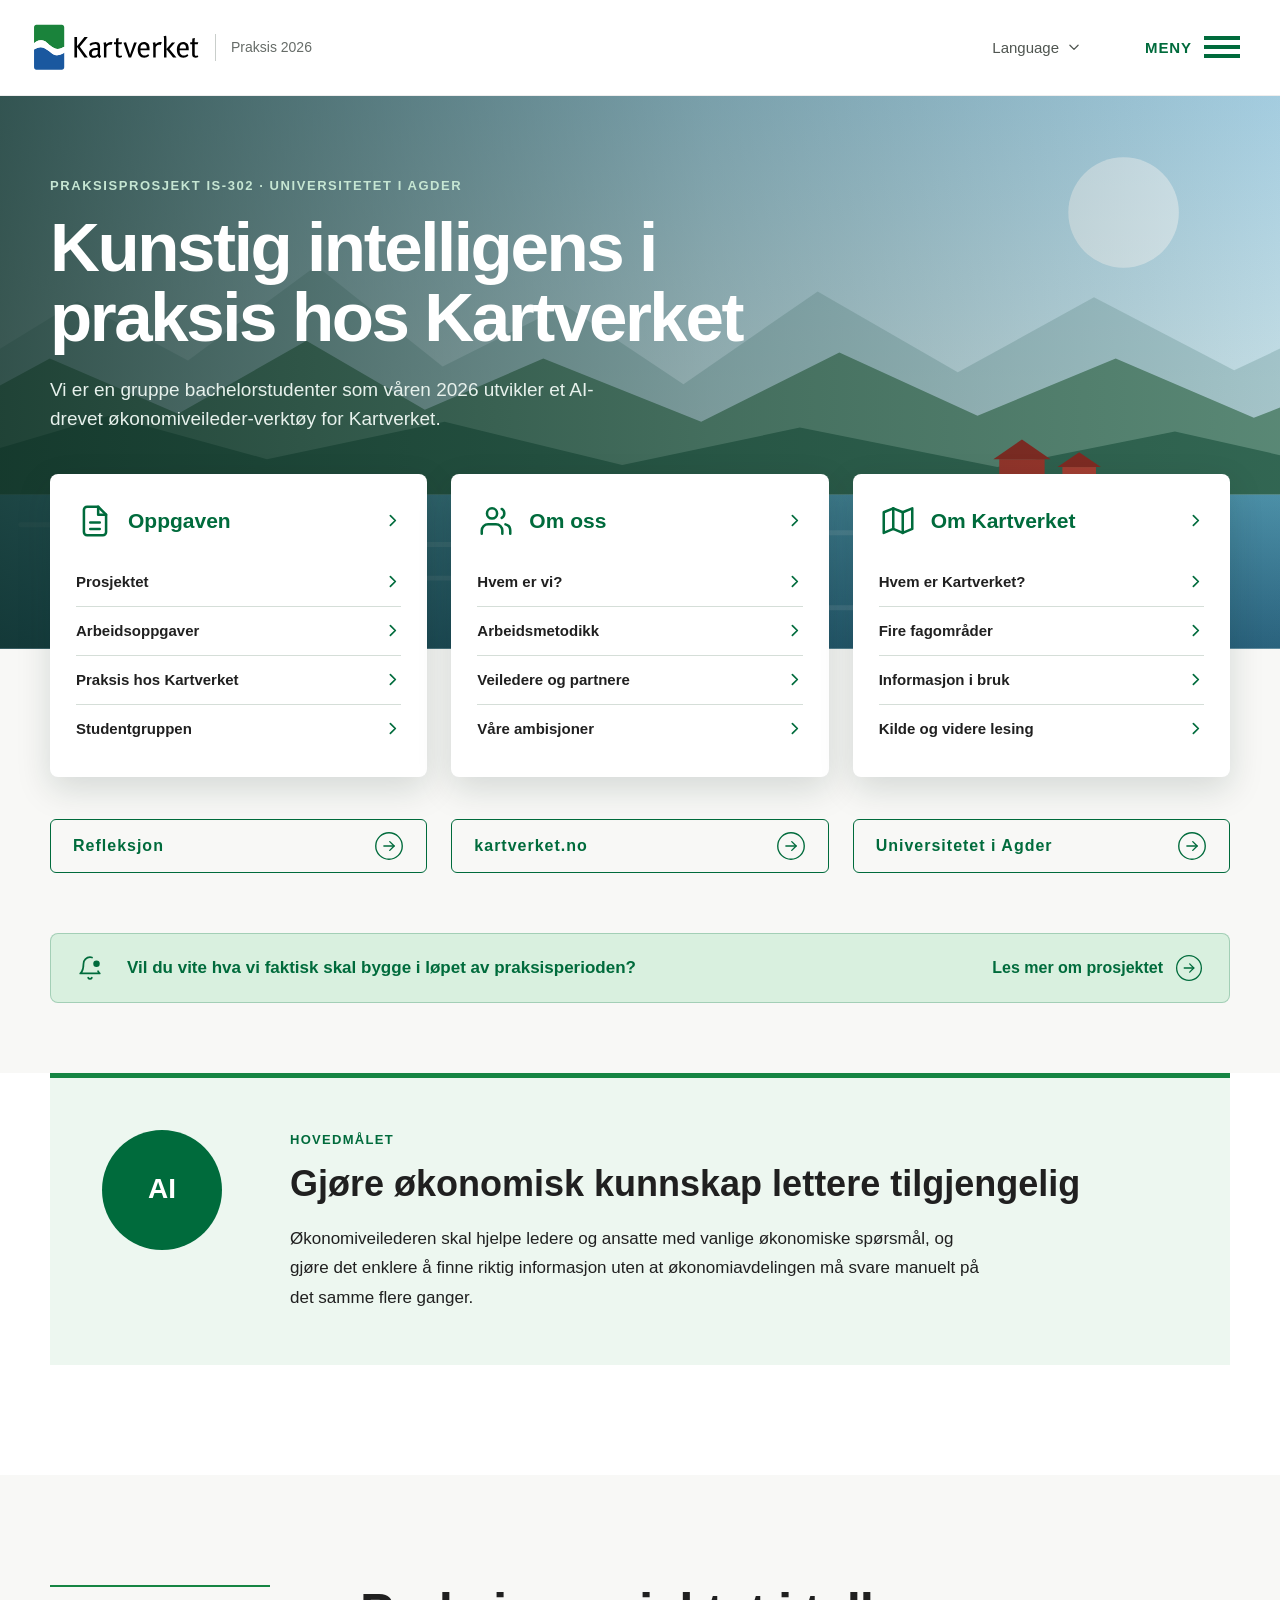
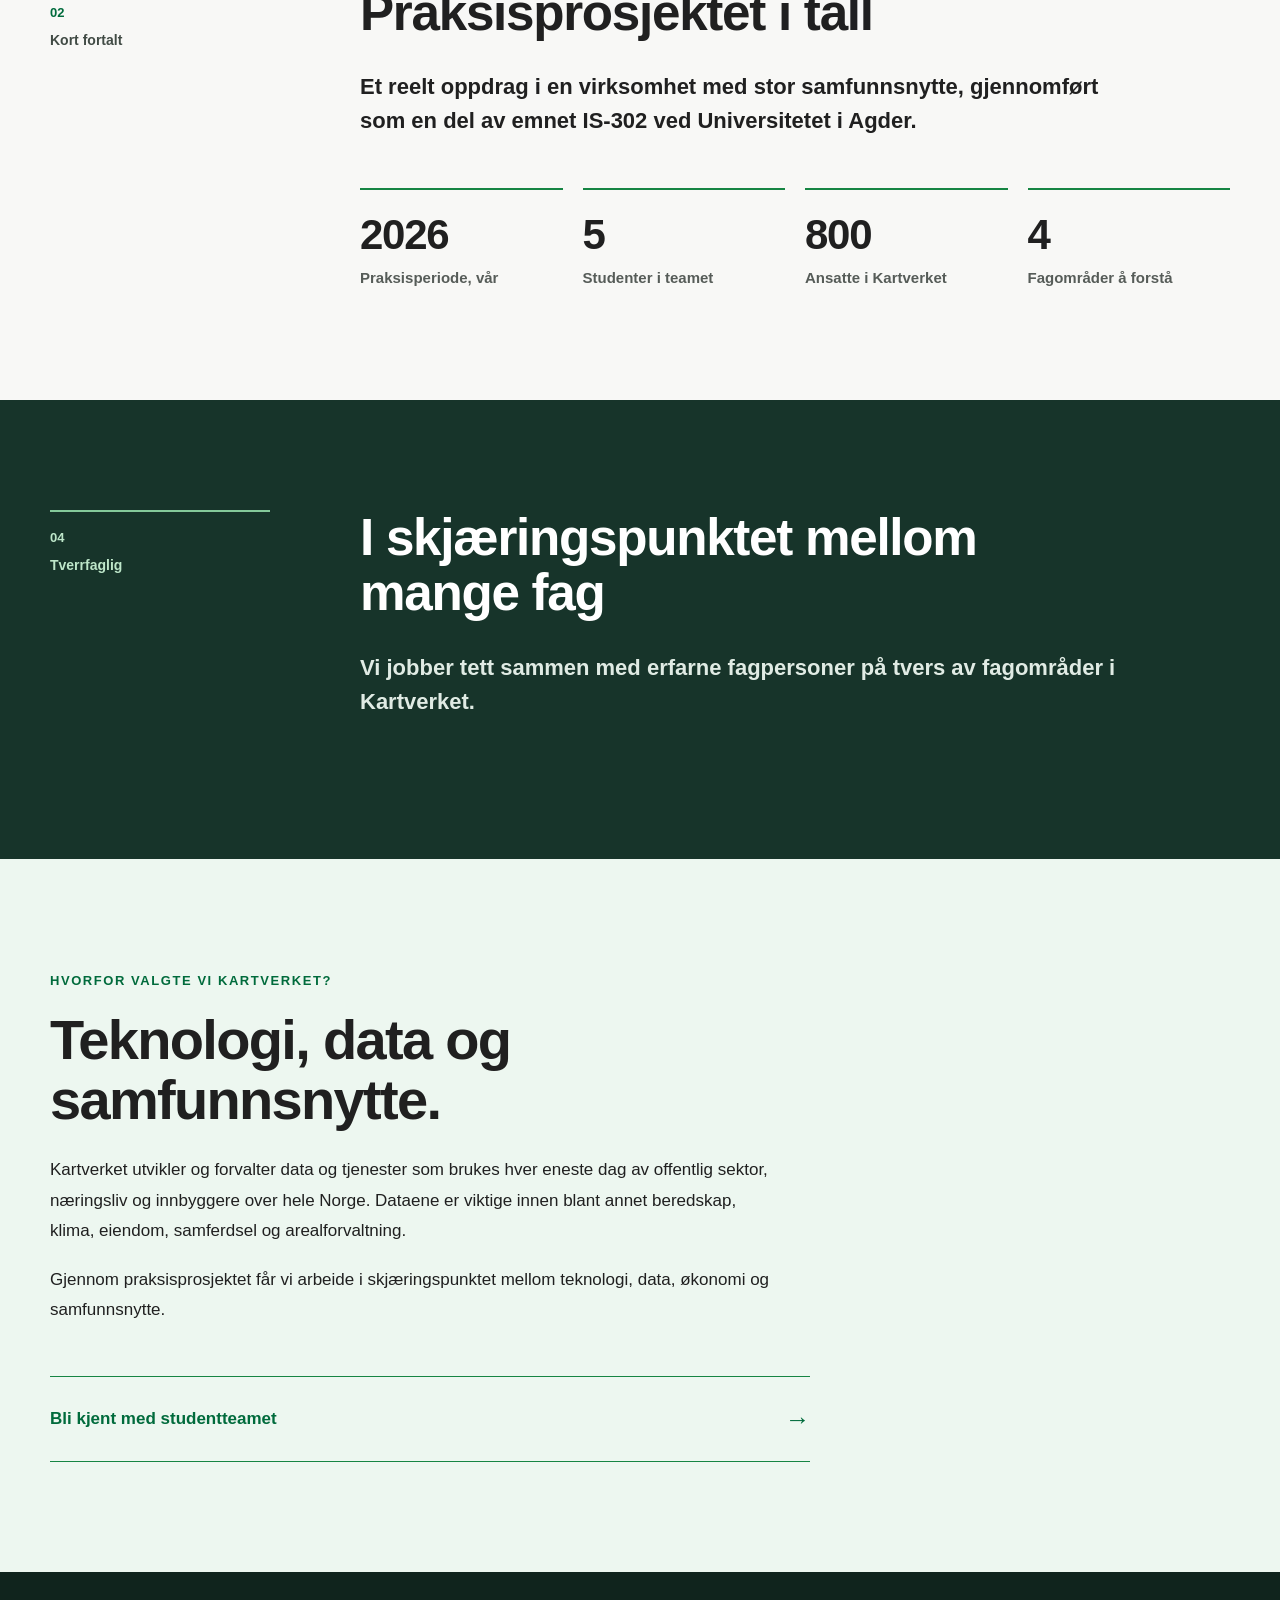
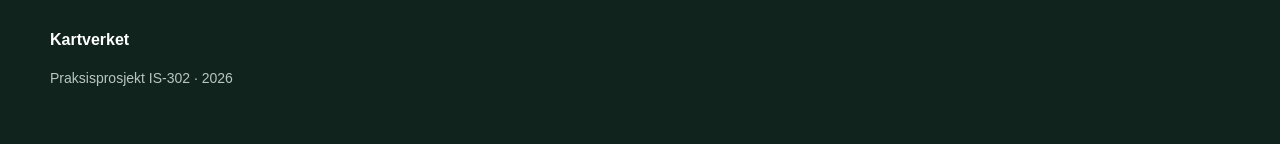
==== commit 49fb4954: "Om oss & Front page (#38) Gjorde mer enn planlagt men det er fordi jeg måtte gjøre noe. Følte meg li" ====
--- a/View/index.html
+++ b/View/index.html
@@ -1,5 +1,5 @@
 <!DOCTYPE html>
-<html lang="no" data-title-en="The Norwegian Mapping Authority Internship 2026 | Internship project IS-302">
+<html lang="no" data-title-en="Kartverket Internship 2026 | Internship project IS-302">
 
 <head>
     <meta charset="UTF-8">
@@ -22,8 +22,8 @@
 
             <a href="index.html" class="brand" aria-label="Gå til forsiden">
                 <img src="../assets/images/kartverket-logo.svg" alt="Kartverket" class="kartverket-logo">
+
                 <span class="brand-divider" aria-hidden="true"></span>
-                <img src="../assets/images/uia-logo.svg" alt="Universitetet i Agder" class="uia-logo">
                 <span class="brand-project" data-en="Internship 2026">Praksis 2026</span>
             </a>
 
@@ -128,13 +128,13 @@
                     <p class="eyebrow" data-en="Internship project IS-302 · University of Agder">
                         Praksisprosjekt IS-302 · Universitetet i Agder</p>
 
-                    <h1 data-en="Artificial intelligence internship at The Norwegian Mapping Authority">
-                        Kunstig intelligens praksis hos Kartverket
+                    <h1 data-en="Artificial intelligence in internship at Kartverket">
+                        Kunstig intelligens i praksis hos Kartverket
                     </h1>
 
                     <p class="hero-intro"
-                        data-en="We are a group of bachelor students developing an AI-powered financial advisor tool for The Norwegian Mapping Authority during autumn of 2026.">
-                        Vi er en gruppe bachelorstudenter som høsten 2026 utvikler et
+                        data-en="We are a group of bachelor students developing an AI-powered financial advisor tool for Kartverket during the spring of 2026.">
+                        Vi er en gruppe bachelorstudenter som våren 2026 utvikler et
                         AI-drevet økonomiveileder-verktøy for Kartverket.
                     </p>
 
@@ -185,7 +185,7 @@
                                     </svg>
                                 </a>
 
-                                <a href="oppgavebeskrivelse.html#praksis" data-en="Internship at The Norwegian Mapping Authority">
+                                <a href="oppgavebeskrivelse.html#praksis" data-en="Internship at Kartverket">
                                     Praksis hos Kartverket
                                     <svg class="chevron" viewBox="0 0 24 24" fill="none" stroke="currentColor"
                                         stroke-width="2.4" stroke-linecap="round" stroke-linejoin="round"
@@ -273,7 +273,7 @@
                                     <path d="M9 4v13M15 6.5v13"></path>
                                 </svg>
 
-                                <span data-en="About The Norwegian Mapping Authority">Om Kartverket</span>
+                                <span data-en="About Kartverket">Om Kartverket</span>
 
                                 <svg class="chevron" viewBox="0 0 24 24" fill="none" stroke="currentColor"
                                     stroke-width="2.4" stroke-linecap="round" stroke-linejoin="round"
@@ -283,7 +283,7 @@
                             </a>
 
                             <nav class="hero-card-links" aria-label="Snarveier om Kartverket">
-                                <a href="omkartverket.html#hvem" data-en="Who is The Norwegian Mapping Authority?">
+                                <a href="omkartverket.html#hvem" data-en="Who is Kartverket?">
                                     Hvem er Kartverket?
                                     <svg class="chevron" viewBox="0 0 24 24" fill="none" stroke="currentColor"
                                         stroke-width="2.4" stroke-linecap="round" stroke-linejoin="round"
@@ -419,7 +419,7 @@
                             Gjøre økonomisk kunnskap lettere tilgjengelig
                         </h2>
 
-                        <p data-en="The financial adviser will help managers and employees with common financial questions, and make it easier for the financial department to find the right information without them needing to ask the same things manually repeatedly.">
+                        <p data-en="The financial adviser will help managers and employees with common financial questions, and make it easier to find the right information without the finance department having to answer the same things manually again and again.">
                             Økonomiveilederen skal hjelpe ledere og ansatte med vanlige økonomiske
                             spørsmål, og gjøre det enklere å finne riktig informasjon uten at
                             økonomiavdelingen må svare manuelt på det samme flere ganger.
@@ -437,7 +437,7 @@
 
                 <div class="section-label">
                     <span>02</span>
-                    <p data-en="Briefly explained">Kort fortalt</p>
+                    <p data-en="In brief">Kort fortalt</p>
                 </div>
 
                 <div class="section-content">
@@ -453,17 +453,17 @@
 
                         <div class="fact">
                             <strong>2026</strong>
-                            <span data-en="Internship period, autumn">Praksisperiode, høst</span>
+                            <span data-en="Internship period, spring">Praksisperiode, vår</span>
                         </div>
 
                         <div class="fact">
                             <strong>5</strong>
-                            <span data-en="Students in the team">Studenter i teamet</span>
+                            <span data-en="Students on the team">Studenter i teamet</span>
                         </div>
 
                         <div class="fact">
                             <strong>800</strong>
-                            <span data-en="Employees at The Norwegian Mapping Authority">Ansatte i Kartverket</span>
+                            <span data-en="Employees at Kartverket">Ansatte i Kartverket</span>
                         </div>
 
                         <div class="fact">
@@ -490,7 +490,7 @@
 
                     <h2 data-en="At the intersection of many disciplines">I skjæringspunktet mellom mange fag</h2>
 
-                    <p class="lead" data-en="We work closely with experienced professionals across areas of expertise at The Norwegian Mapping Authority.">
+                    <p class="lead" data-en="We work closely with experienced professionals across areas of expertise at Kartverket.">
                         Vi jobber tett sammen med erfarne fagpersoner på tvers av fagområder
                         i Kartverket.
                     </p>
@@ -503,13 +503,13 @@
         <section class="why-section">
             <div class="content-container">
 
-                <p class="eyebrow" data-en="Why did we choose The Norwegian Mapping Authority?">Hvorfor valgte vi Kartverket?</p>
+                <p class="eyebrow" data-en="Why did we choose Kartverket?">Hvorfor valgte vi Kartverket?</p>
 
                 <h2 data-en="Technology, data and public value.">
                     Teknologi, data og samfunnsnytte.
                 </h2>
 
-                <p data-en="The Norwegian Mapping Authority develops and manages data and services used every single day by the public sector, businesses and residents across Norway. The data matters for emergency preparedness, climate, property, transport and land management, among other things.">
+                <p data-en="Kartverket develops and manages data and services used every single day by the public sector, businesses and residents across Norway. The data matters for emergency preparedness, climate, property, transport and land management, among other things.">
                     Kartverket utvikler og forvalter data og tjenester som brukes hver eneste dag
                     av offentlig sektor, næringsliv og innbyggere over hele Norge. Dataene er
                     viktige innen blant annet beredskap, klima, eiendom, samferdsel og
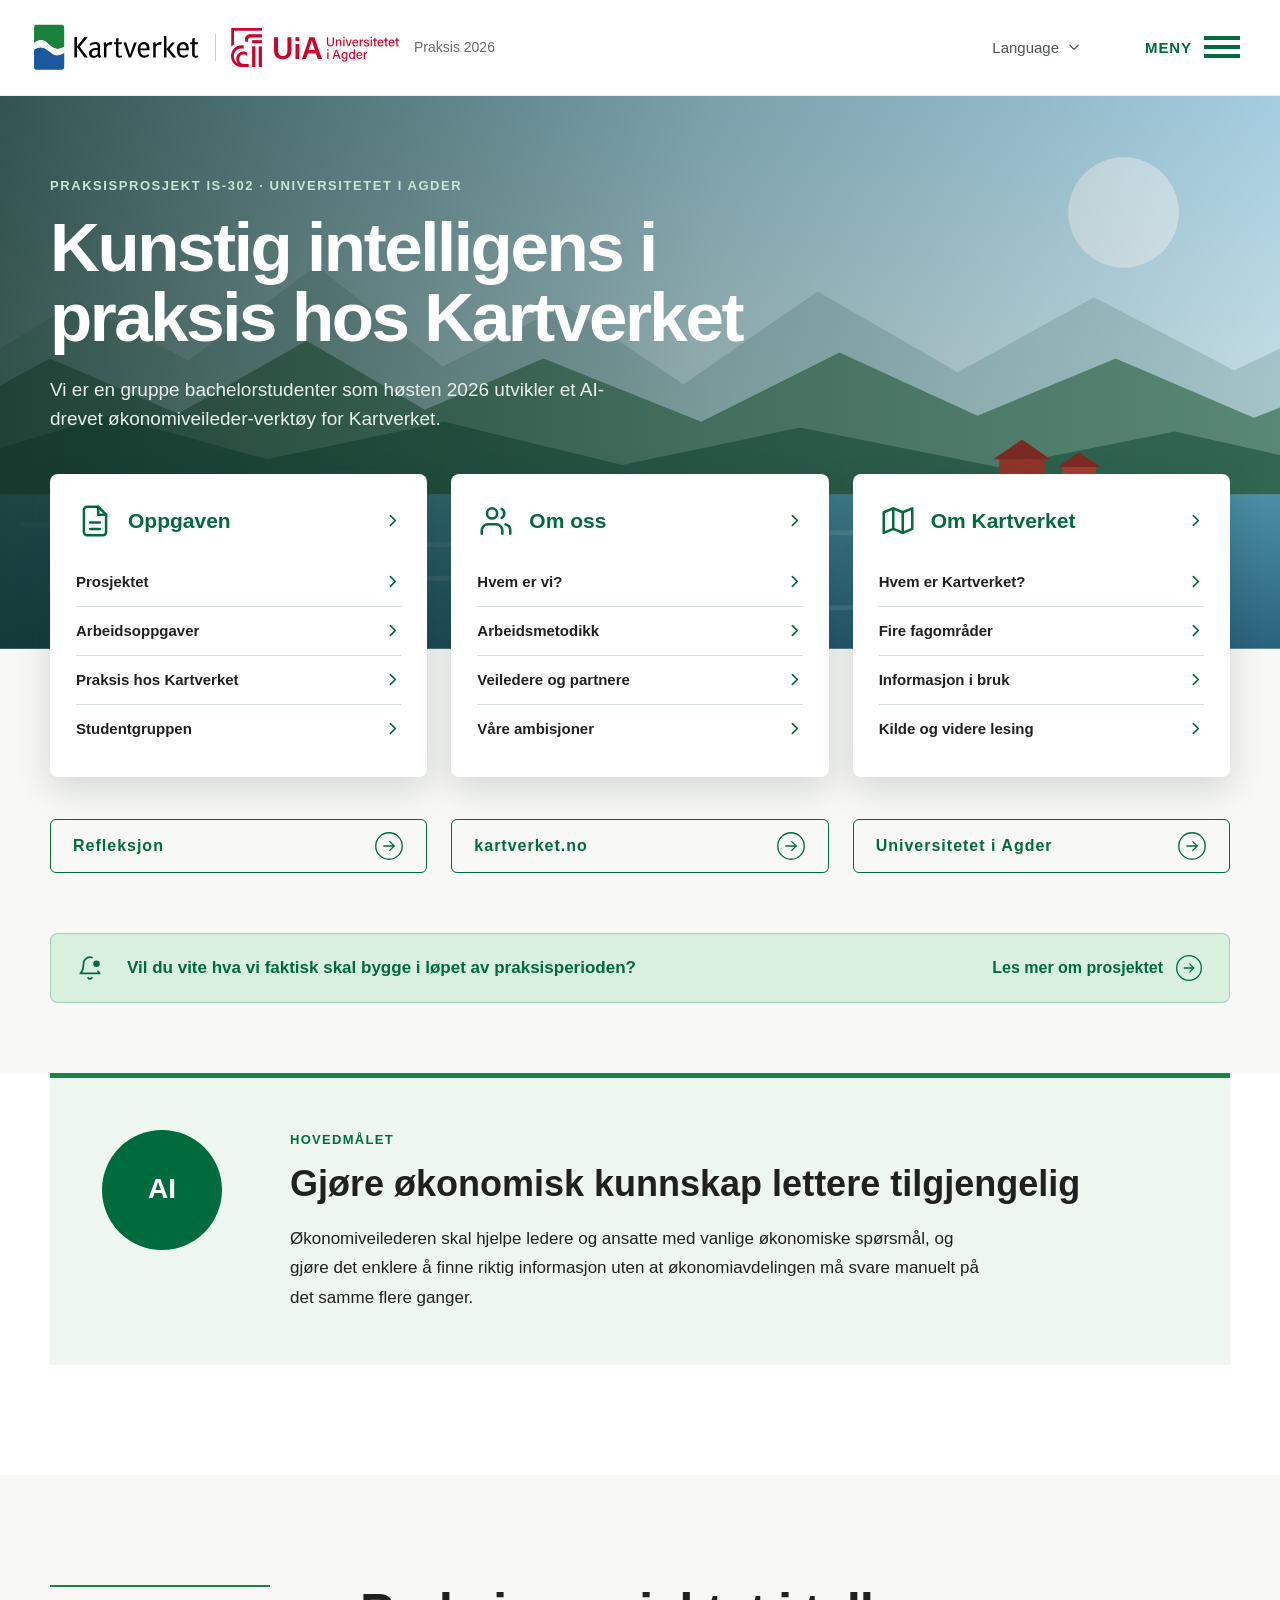
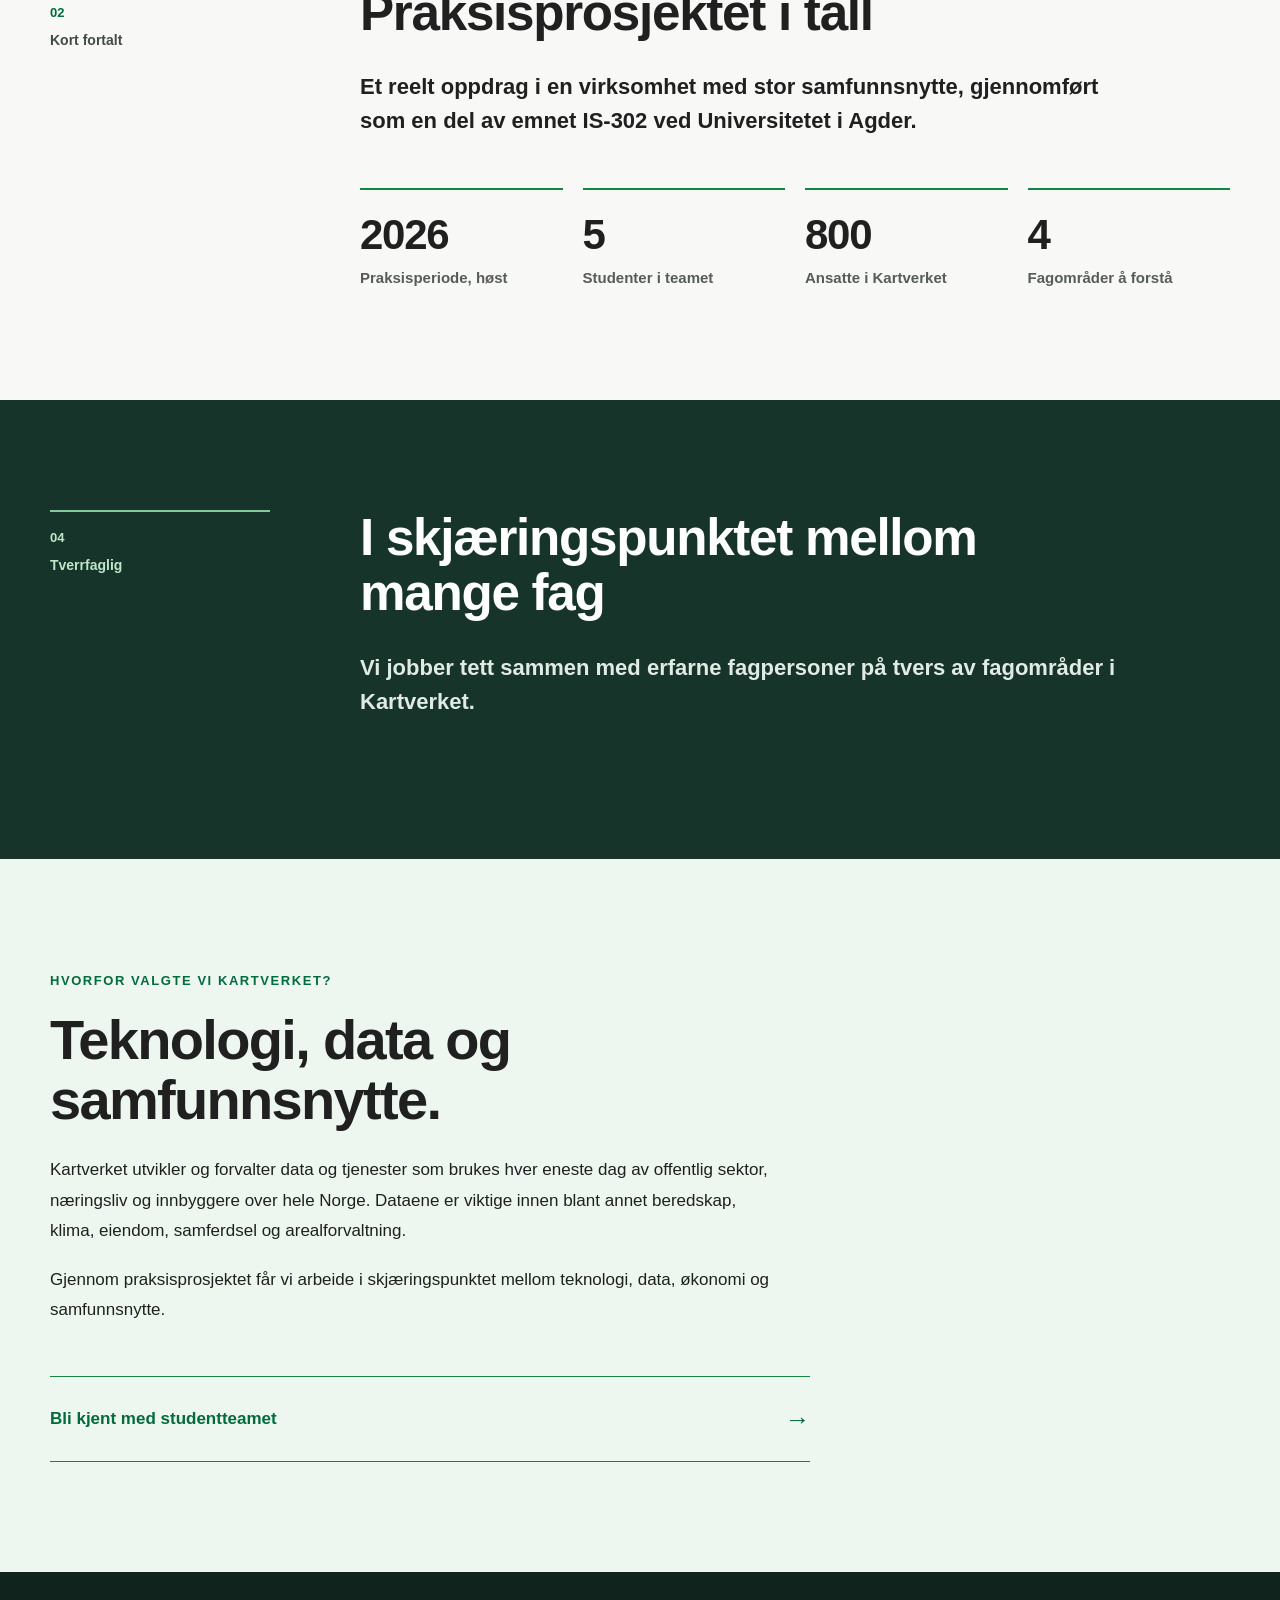
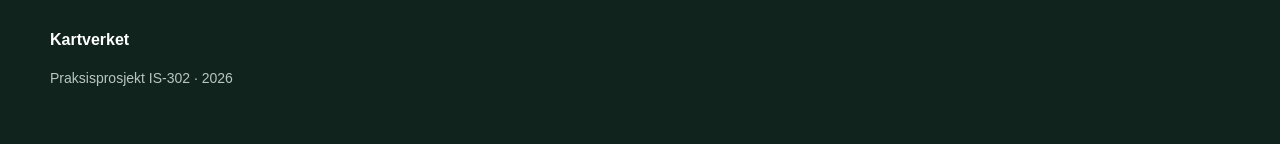
==== commit 19ca2ccd: "Potential fix for pull request finding Co-authored-by: Copilot Autofix powered by AI <175728472+Copi" ====
--- a/View/index.html
+++ b/View/index.html
@@ -1,5 +1,5 @@
 <!DOCTYPE html>
-<html lang="no" data-title-en="Kartverket Internship 2026 | Internship project IS-302">
+<html lang="no" data-title-en="The Norwegian Mapping Authority Internship 2026 | Internship project IS-302">
 
 <head>
     <meta charset="UTF-8">
@@ -22,8 +22,8 @@
 
             <a href="index.html" class="brand" aria-label="Gå til forsiden">
                 <img src="../assets/images/kartverket-logo.svg" alt="Kartverket" class="kartverket-logo">
-
                 <span class="brand-divider" aria-hidden="true"></span>
+                <img src="../assets/images/uia-logo.svg" alt="Universitetet i Agder" class="uia-logo">
                 <span class="brand-project" data-en="Internship 2026">Praksis 2026</span>
             </a>
 
@@ -128,13 +128,13 @@
                     <p class="eyebrow" data-en="Internship project IS-302 · University of Agder">
                         Praksisprosjekt IS-302 · Universitetet i Agder</p>
 
-                    <h1 data-en="Artificial intelligence in internship at Kartverket">
+                    <h1 data-en="Artificial intelligence internship at The Norwegian Mapping Authority">
                         Kunstig intelligens i praksis hos Kartverket
                     </h1>
 
                     <p class="hero-intro"
-                        data-en="We are a group of bachelor students developing an AI-powered financial advisor tool for Kartverket during the spring of 2026.">
-                        Vi er en gruppe bachelorstudenter som våren 2026 utvikler et
+                        data-en="We are a group of bachelor students developing an AI-powered financial advisor tool for The Norwegian Mapping Authority during autumn of 2026.">
+                        Vi er en gruppe bachelorstudenter som høsten 2026 utvikler et
                         AI-drevet økonomiveileder-verktøy for Kartverket.
                     </p>
 
@@ -185,7 +185,7 @@
                                     </svg>
                                 </a>
 
-                                <a href="oppgavebeskrivelse.html#praksis" data-en="Internship at Kartverket">
+                                <a href="oppgavebeskrivelse.html#praksis" data-en="Internship at The Norwegian Mapping Authority">
                                     Praksis hos Kartverket
                                     <svg class="chevron" viewBox="0 0 24 24" fill="none" stroke="currentColor"
                                         stroke-width="2.4" stroke-linecap="round" stroke-linejoin="round"
@@ -273,7 +273,7 @@
                                     <path d="M9 4v13M15 6.5v13"></path>
                                 </svg>
 
-                                <span data-en="About Kartverket">Om Kartverket</span>
+                                <span data-en="About The Norwegian Mapping Authority">Om Kartverket</span>
 
                                 <svg class="chevron" viewBox="0 0 24 24" fill="none" stroke="currentColor"
                                     stroke-width="2.4" stroke-linecap="round" stroke-linejoin="round"
@@ -283,7 +283,7 @@
                             </a>
 
                             <nav class="hero-card-links" aria-label="Snarveier om Kartverket">
-                                <a href="omkartverket.html#hvem" data-en="Who is Kartverket?">
+                                <a href="omkartverket.html#hvem" data-en="Who is The Norwegian Mapping Authority?">
                                     Hvem er Kartverket?
                                     <svg class="chevron" viewBox="0 0 24 24" fill="none" stroke="currentColor"
                                         stroke-width="2.4" stroke-linecap="round" stroke-linejoin="round"
@@ -419,7 +419,7 @@
                             Gjøre økonomisk kunnskap lettere tilgjengelig
                         </h2>
 
-                        <p data-en="The financial adviser will help managers and employees with common financial questions, and make it easier to find the right information without the finance department having to answer the same things manually again and again.">
+                        <p data-en="The financial adviser will help managers and employees with common financial questions, and make it easier for the financial department to find the right information without them needing to ask the same things manually repeatedly.">
                             Økonomiveilederen skal hjelpe ledere og ansatte med vanlige økonomiske
                             spørsmål, og gjøre det enklere å finne riktig informasjon uten at
                             økonomiavdelingen må svare manuelt på det samme flere ganger.
@@ -437,7 +437,7 @@
 
                 <div class="section-label">
                     <span>02</span>
-                    <p data-en="In brief">Kort fortalt</p>
+                    <p data-en="Briefly explained">Kort fortalt</p>
                 </div>
 
                 <div class="section-content">
@@ -453,17 +453,17 @@
 
                         <div class="fact">
                             <strong>2026</strong>
-                            <span data-en="Internship period, spring">Praksisperiode, vår</span>
+                            <span data-en="Internship period, autumn">Praksisperiode, høst</span>
                         </div>
 
                         <div class="fact">
                             <strong>5</strong>
-                            <span data-en="Students on the team">Studenter i teamet</span>
+                            <span data-en="Students in the team">Studenter i teamet</span>
                         </div>
 
                         <div class="fact">
                             <strong>800</strong>
-                            <span data-en="Employees at Kartverket">Ansatte i Kartverket</span>
+                            <span data-en="Employees at The Norwegian Mapping Authority">Ansatte i Kartverket</span>
                         </div>
 
                         <div class="fact">
@@ -490,7 +490,7 @@
 
                     <h2 data-en="At the intersection of many disciplines">I skjæringspunktet mellom mange fag</h2>
 
-                    <p class="lead" data-en="We work closely with experienced professionals across areas of expertise at Kartverket.">
+                    <p class="lead" data-en="We work closely with experienced professionals across areas of expertise at The Norwegian Mapping Authority.">
                         Vi jobber tett sammen med erfarne fagpersoner på tvers av fagområder
                         i Kartverket.
                     </p>
@@ -503,13 +503,13 @@
         <section class="why-section">
             <div class="content-container">
 
-                <p class="eyebrow" data-en="Why did we choose Kartverket?">Hvorfor valgte vi Kartverket?</p>
+                <p class="eyebrow" data-en="Why did we choose The Norwegian Mapping Authority?">Hvorfor valgte vi Kartverket?</p>
 
                 <h2 data-en="Technology, data and public value.">
                     Teknologi, data og samfunnsnytte.
                 </h2>
 
-                <p data-en="Kartverket develops and manages data and services used every single day by the public sector, businesses and residents across Norway. The data matters for emergency preparedness, climate, property, transport and land management, among other things.">
+                <p data-en="The Norwegian Mapping Authority develops and manages data and services used every single day by the public sector, businesses and residents across Norway. The data matters for emergency preparedness, climate, property, transport and land management, among other things.">
                     Kartverket utvikler og forvalter data og tjenester som brukes hver eneste dag
                     av offentlig sektor, næringsliv og innbyggere over hele Norge. Dataene er
                     viktige innen blant annet beredskap, klima, eiendom, samferdsel og
--- a/View/css/global.css
+++ b/View/css/global.css
@@ -97,7 +97,19 @@
     text-decoration: none;
 }
 
+.brand-group {
+    display: flex;
+    align-items: center;
+    gap: 15px;
+}
+
 .kartverket-logo {
+    display: block;
+    width: 168px;
+    height: auto;
+}
+
+.uia-logo {
     display: block;
     width: 168px;
     height: auto;
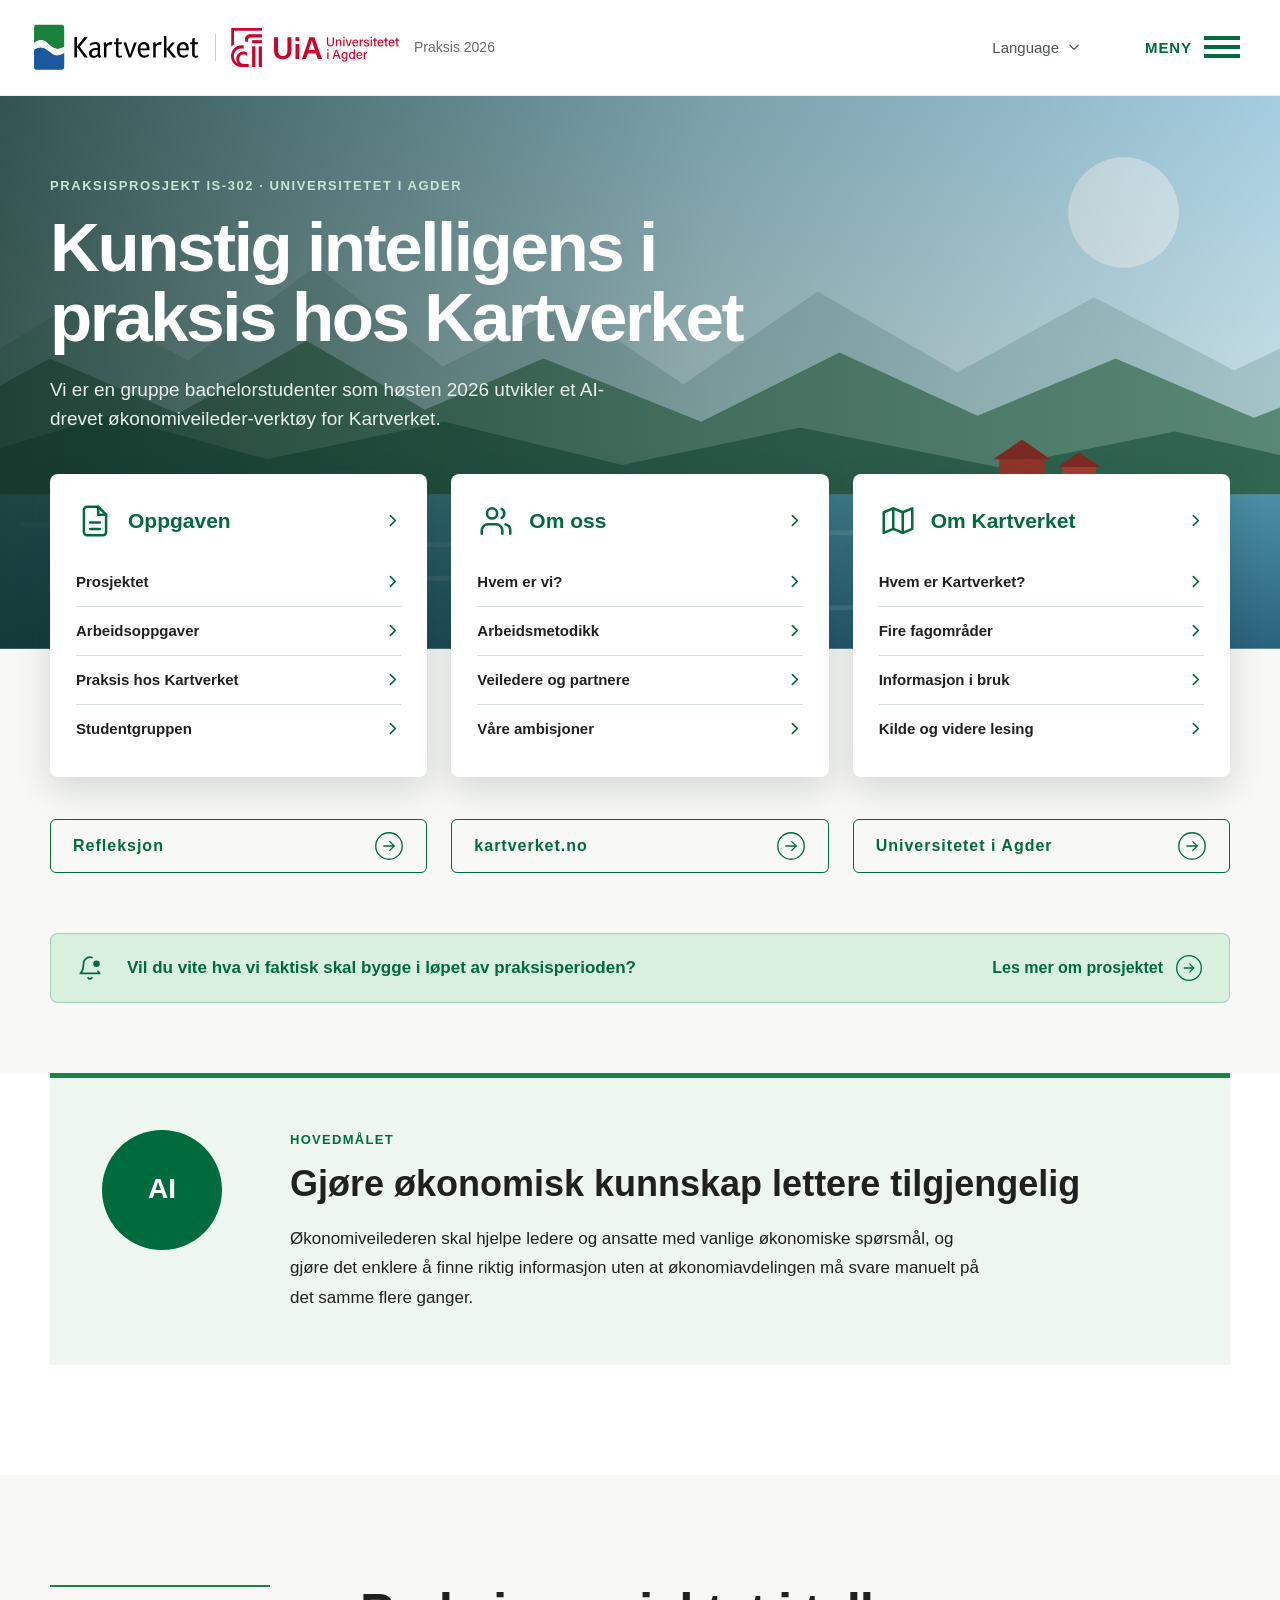
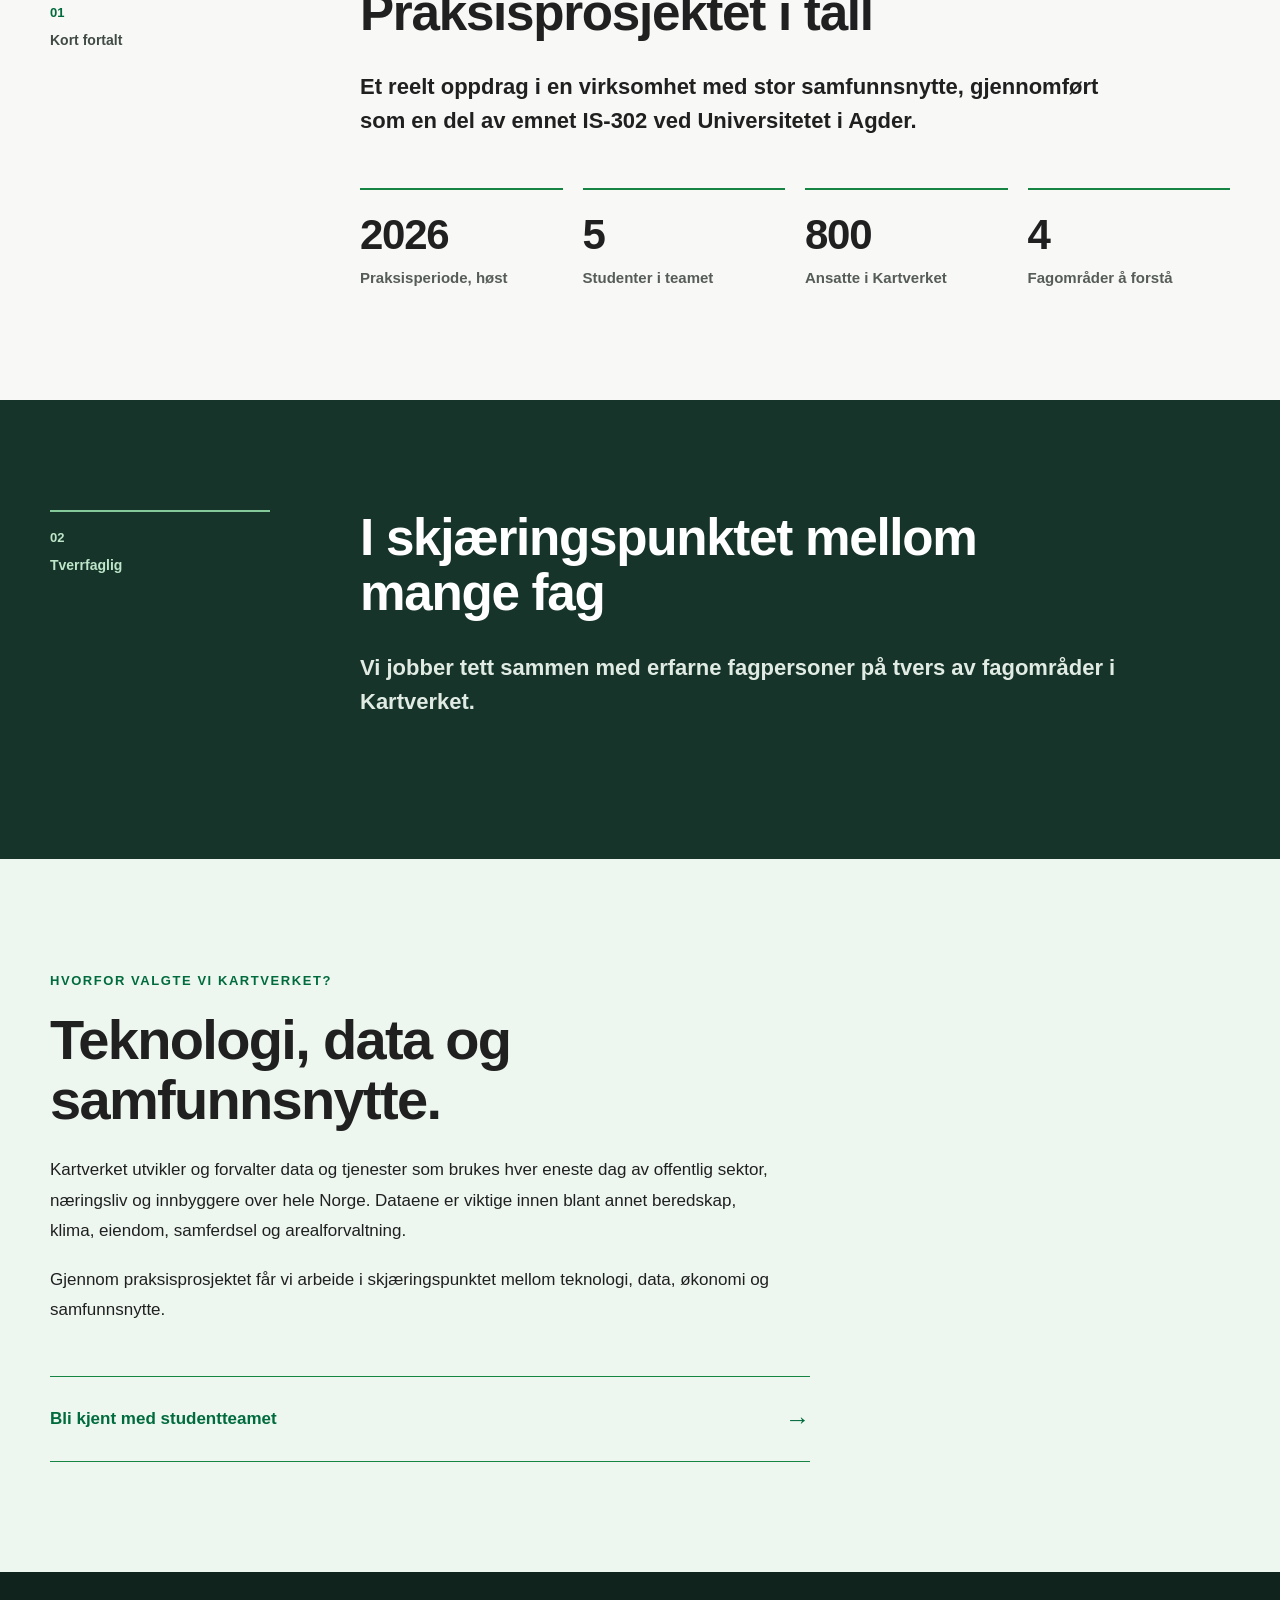
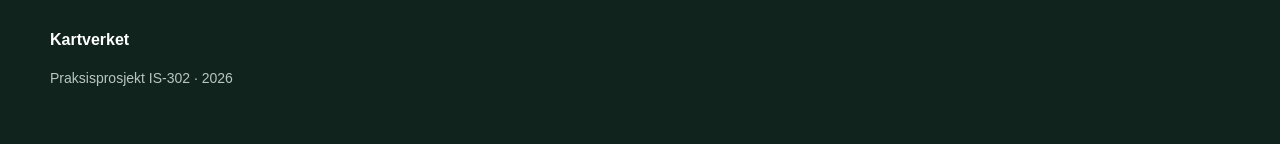
==== commit df693ea7: "Renumber sections: 02→01, 04→02 for continuous sequence Co-authored-by: snbhansen <180181797+snbhans" ====
--- a/View/index.html
+++ b/View/index.html
@@ -8,7 +8,7 @@
     <title>Kartverket Praksis 2026 | Praksisprosjekt IS-302</title>
 
     <meta name="description"
-        content="Forsiden til praksisprosjektet IS-302 hos Kartverket våren 2026. Studentteam fra Universitetet i Agder som utvikler en AI-drevet økonomiveileder.">
+        content="Forsiden til praksisprosjektet IS-302 hos Kartverket høsten 2026. Studentteam fra Universitetet i Agder som utvikler en AI-drevet økonomiveileder.">
 
     <link rel="stylesheet" href="css/global.css">
     <link rel="stylesheet" href="css/index.css">
@@ -133,7 +133,7 @@
                     </h1>
 
                     <p class="hero-intro"
-                        data-en="We are a group of bachelor students developing an AI-powered financial advisor tool for The Norwegian Mapping Authority during autumn of 2026.">
+                        data-en="We are a group of bachelor students developing an AI-powered financial advisor tool for The Norwegian Mapping Authority during the autumn of 2026.">
                         Vi er en gruppe bachelorstudenter som høsten 2026 utvikler et
                         AI-drevet økonomiveileder-verktøy for Kartverket.
                     </p>
@@ -419,7 +419,7 @@
                             Gjøre økonomisk kunnskap lettere tilgjengelig
                         </h2>
 
-                        <p data-en="The financial adviser will help managers and employees with common financial questions, and make it easier for the financial department to find the right information without them needing to ask the same things manually repeatedly.">
+                        <p data-en="The financial adviser will help managers and employees with common financial questions, and make it easier for them to find the right information without the finance department having to answer the same things manually again and again.">
                             Økonomiveilederen skal hjelpe ledere og ansatte med vanlige økonomiske
                             spørsmål, og gjøre det enklere å finne riktig informasjon uten at
                             økonomiavdelingen må svare manuelt på det samme flere ganger.
@@ -436,7 +436,7 @@
             <div class="content-container two-column">
 
                 <div class="section-label">
-                    <span>02</span>
+                    <span>01</span>
                     <p data-en="Briefly explained">Kort fortalt</p>
                 </div>
 
@@ -482,7 +482,7 @@
             <div class="content-container two-column">
 
                 <div class="section-label dark-label">
-                    <span>04</span>
+                    <span>02</span>
                     <p data-en="Interdisciplinary">Tverrfaglig</p>
                 </div>
 
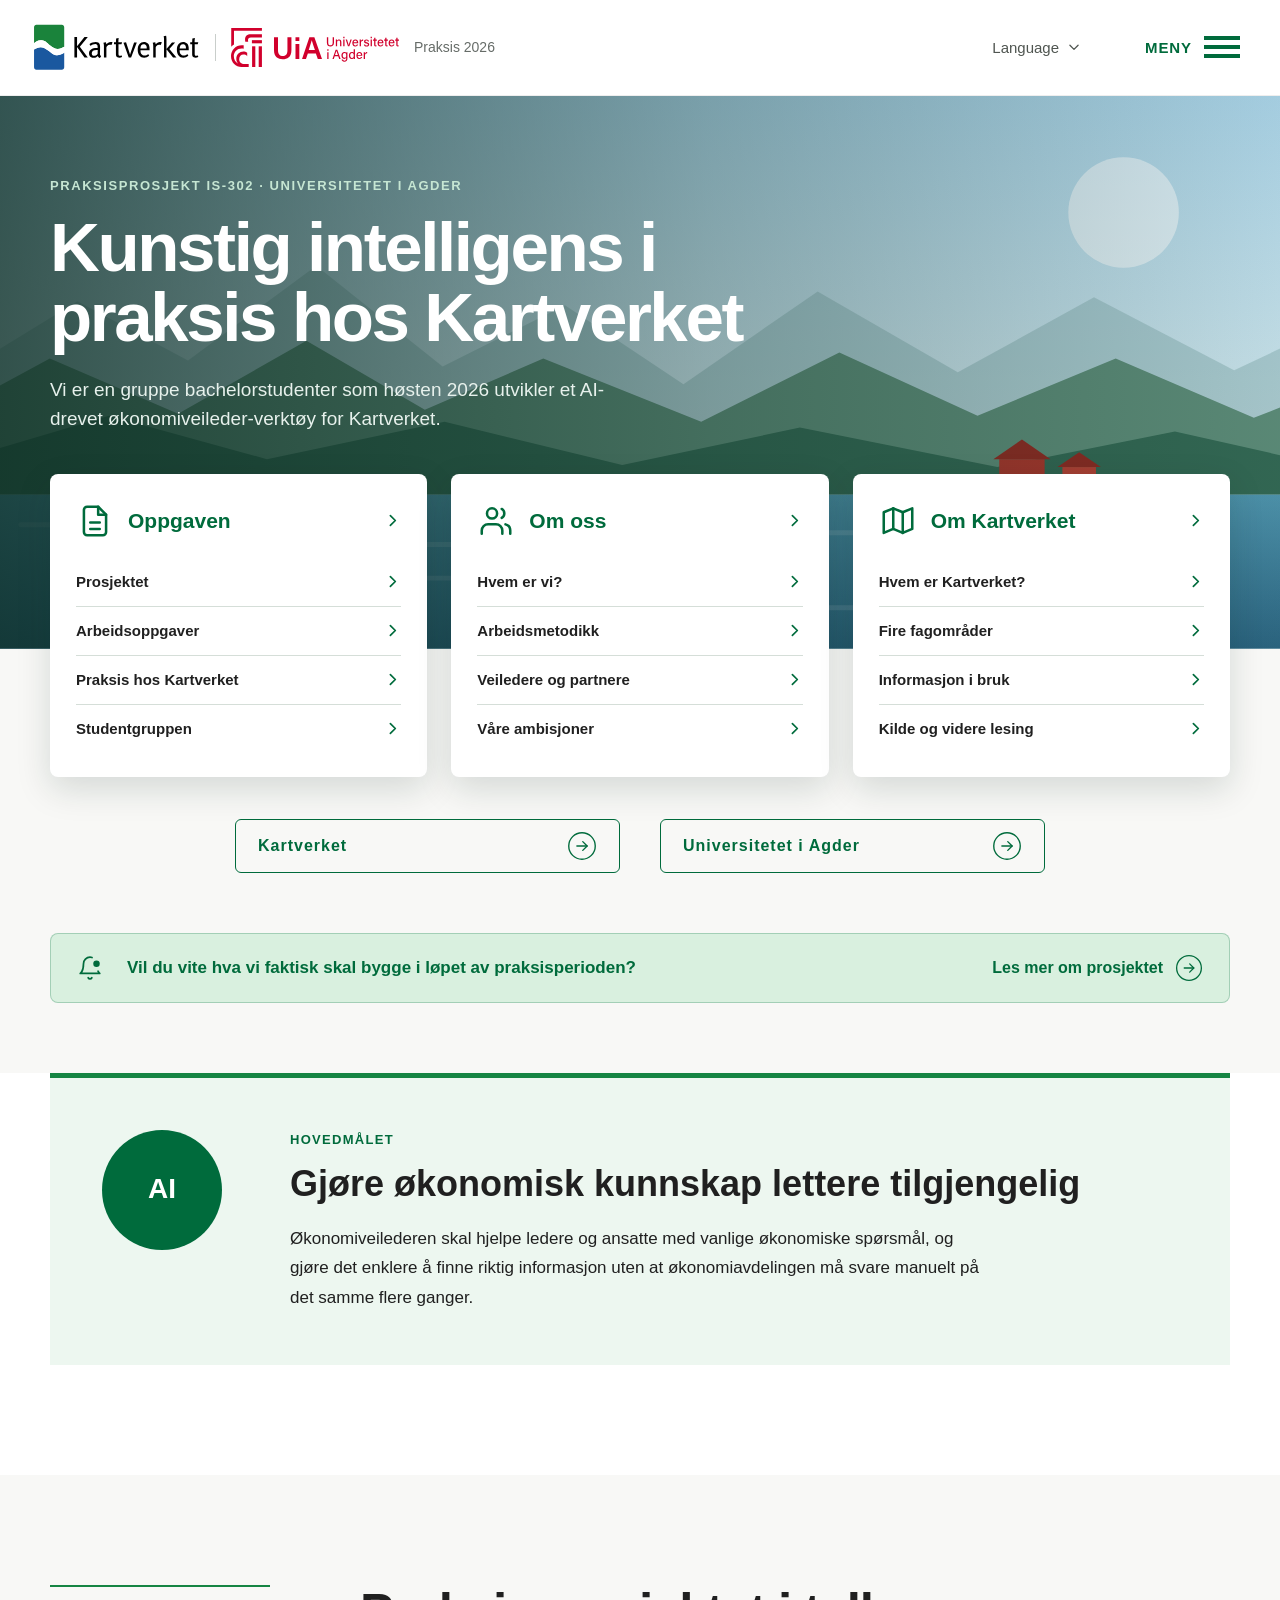
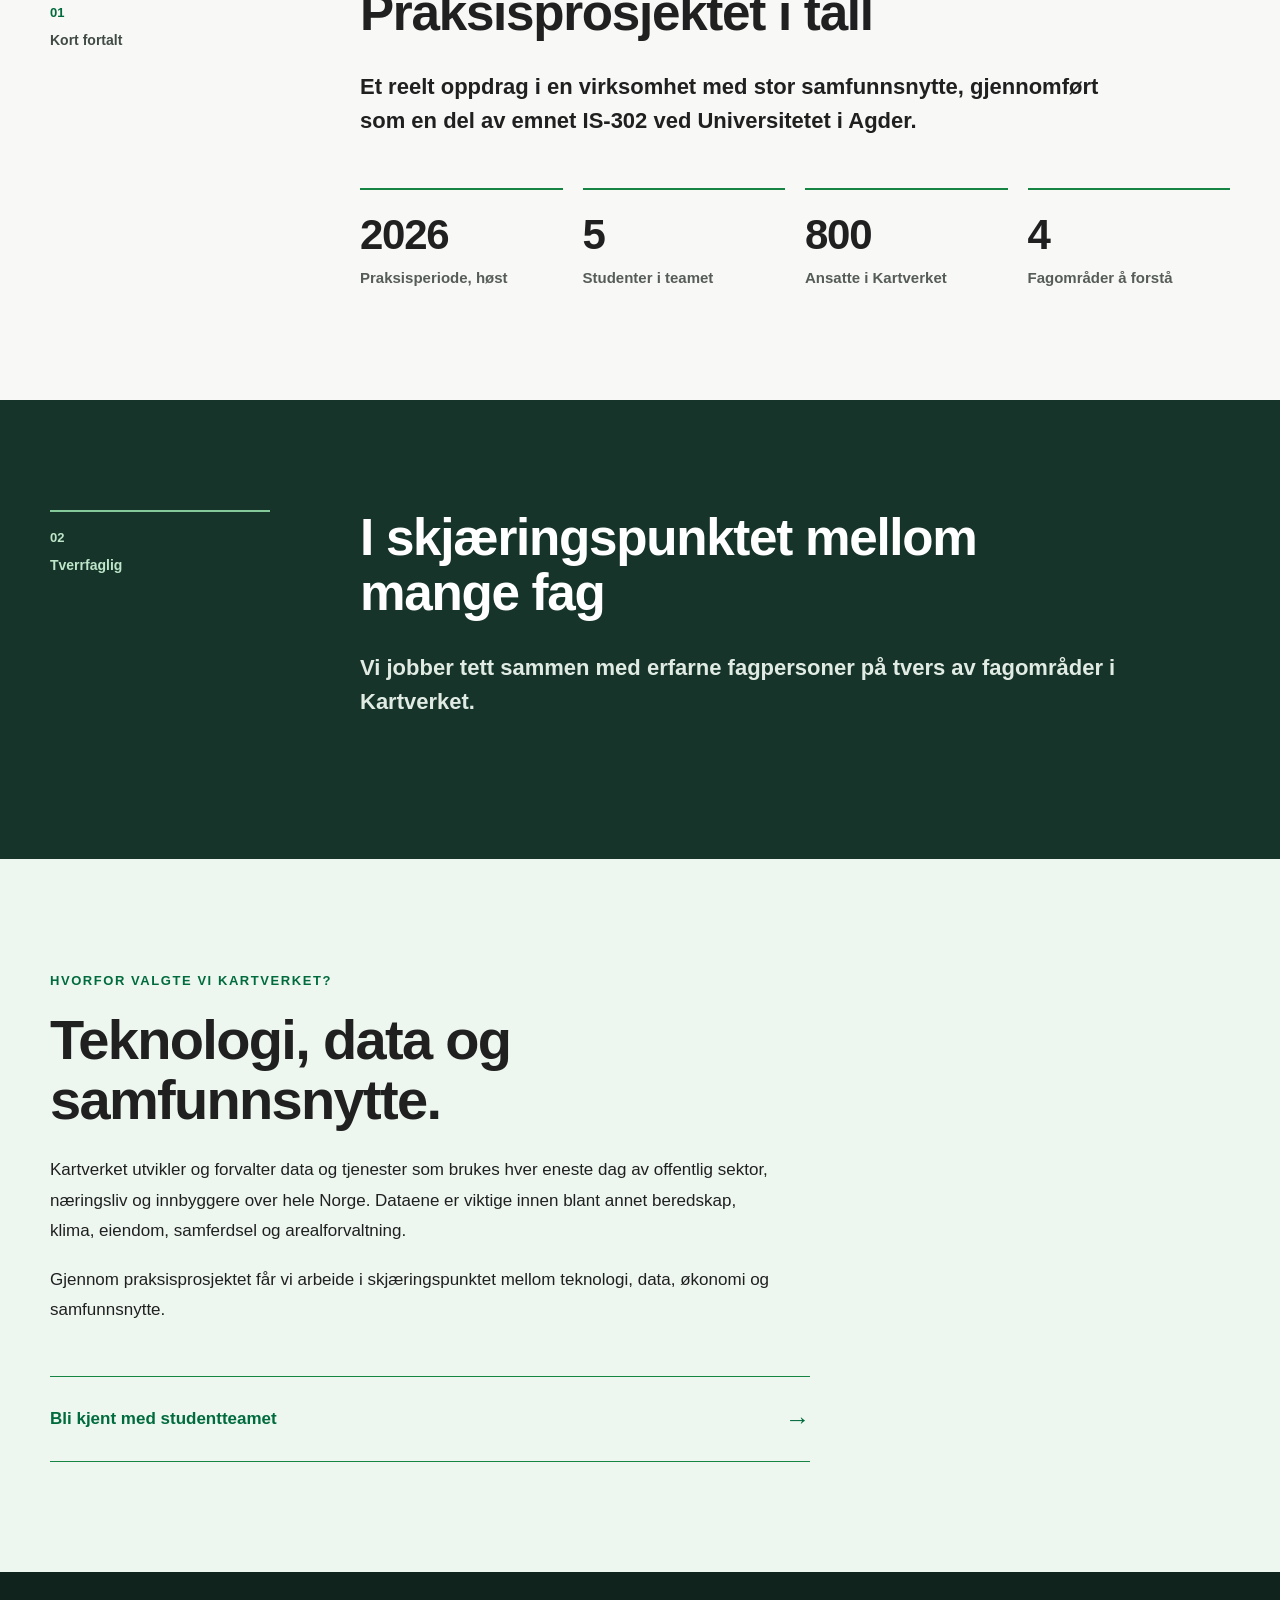
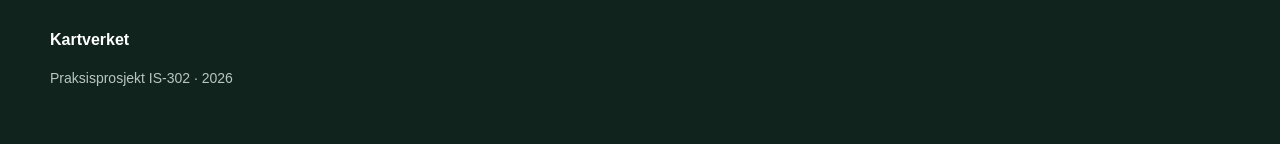
==== commit 2efb2dc2: "fjernet refleksjon knappen, endret knappen kartvertket.no til Kartverket" ====
--- a/View/index.html
+++ b/View/index.html
@@ -325,8 +325,9 @@
 
                     <div class="hero-links">
 
-                        <a href="refleksjoner.html" class="button">
-                            <span data-en="Reflections">Refleksjon</span>
+                        <a href="https://www.kartverket.no/" class="button" target="_blank"
+                            rel="noopener noreferrer">
+                            <span>Kartverket</span>
 
                             <svg class="arrow" viewBox="0 0 24 24" fill="none" stroke="currentColor"
                                 stroke-width="1.1" stroke-linecap="round" stroke-linejoin="round"
@@ -337,9 +338,9 @@
                             </svg>
                         </a>
 
-                        <a href="https://www.kartverket.no/" class="button" target="_blank"
+                        <a href="https://www.uia.no/" class="button" target="_blank"
                             rel="noopener noreferrer">
-                            <span>kartverket.no</span>
+                            <span data-en="University of Agder">Universitetet i Agder</span>
 
                             <svg class="arrow" viewBox="0 0 24 24" fill="none" stroke="currentColor"
                                 stroke-width="1.1" stroke-linecap="round" stroke-linejoin="round"
@@ -350,19 +351,6 @@
                             </svg>
                         </a>
 
-                        <a href="https://www.uia.no/" class="button" target="_blank"
-                            rel="noopener noreferrer">
-                            <span data-en="University of Agder">Universitetet i Agder</span>
-
-                            <svg class="arrow" viewBox="0 0 24 24" fill="none" stroke="currentColor"
-                                stroke-width="1.1" stroke-linecap="round" stroke-linejoin="round"
-                                aria-hidden="true">
-                                <circle cx="12" cy="12" r="10.6"></circle>
-                                <path d="M7.9 12h8.2"></path>
-                                <path d="M12.6 8.5 16.1 12l-3.5 3.5"></path>
-                            </svg>
-                        </a>
-
                     </div>
 
                 </div>
--- a/View/css/index.css
+++ b/View/css/index.css
@@ -143,8 +143,9 @@
 .hero-links {
     margin-top: 42px;
     display: grid;
-    grid-template-columns: repeat(3, minmax(0, 1fr));
-    gap: 24px;
+    grid-template-columns: repeat(2, minmax(0, 385px));
+    justify-content: center;
+    gap: 40px;
 }
 
 .hero-links .button {
